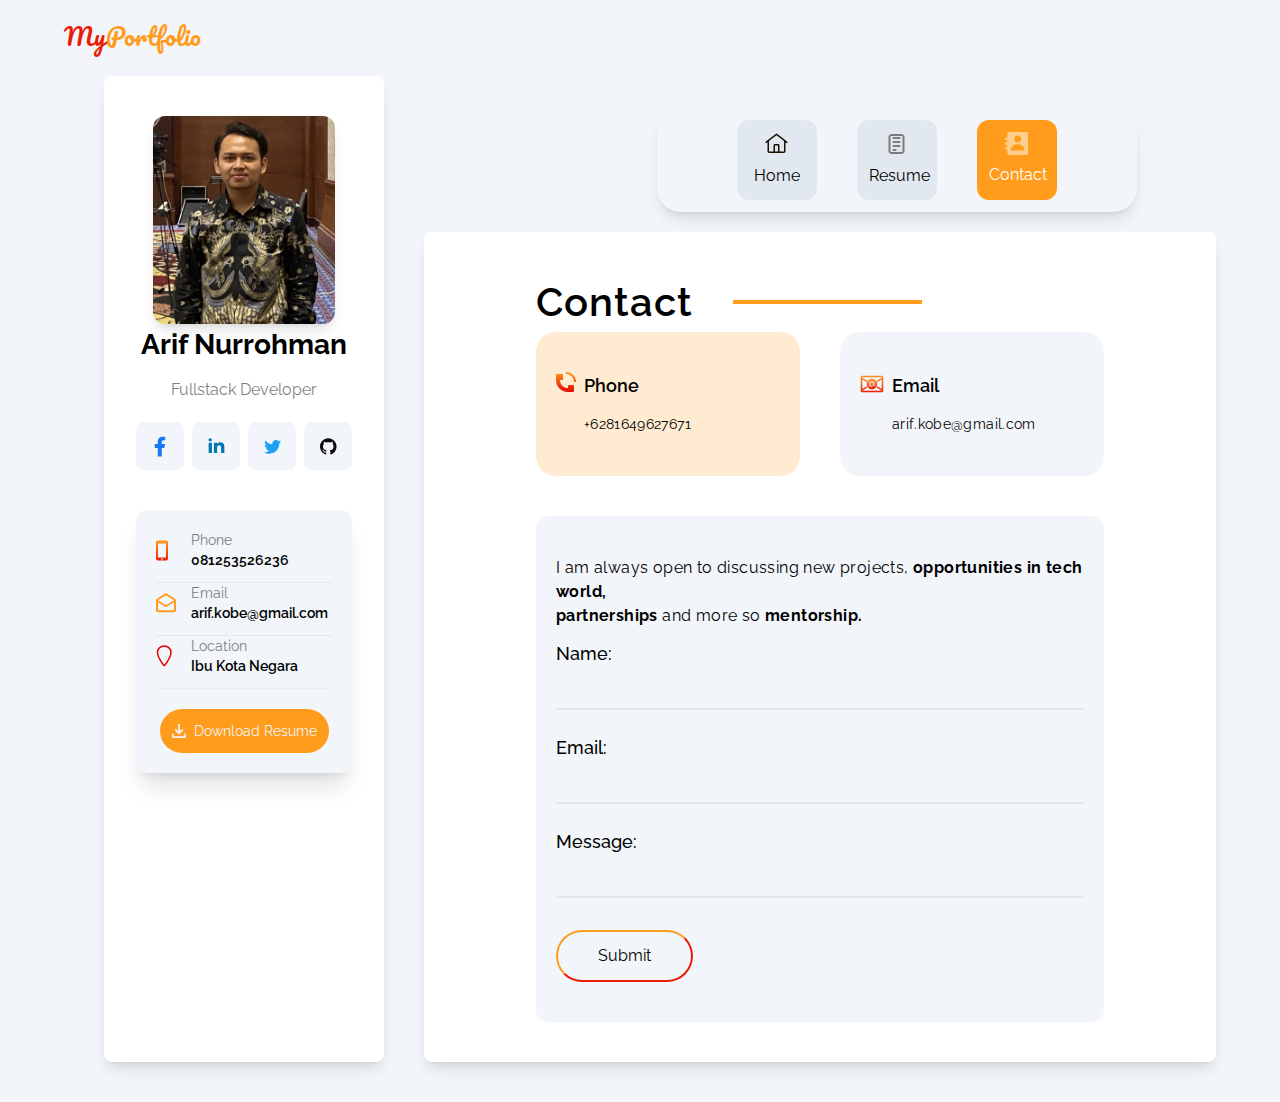
==== contact.html @ 04839e9e "first push" ====
<!DOCTYPE html>
<html lang="en">
  <head>
    <meta charset="UTF-8" />
    <meta name="viewport" content="width=device-width, initial-scale=1.0" />
    <title>Document</title>
    <link href="/src/output.css" rel="stylesheet" />
  </head>
  <body>
    <div class="container mx-auto w-[90%] ">
      <header>
        <div class="flex justify-center lg:justify-start  pt-5 pb-3" >
          <span class="text-2xl icon text-secondary">My<span class="text-primary">Portfolio</span></span>
        </div>
      </header>

      <main>
        <div
          class="flex lg:flex-row flex-col justify-between lg:space-x-10 mt-3"
        >
        <nav class="flex flex-nowrap justify-center lg:justify-end lg:me-[10%] mb-5 mt-8 lg:hidden">
          <div
          class="card-navbar "
        >
         <a href="index.html">
          <div
          class="navbar-icon bg-nav"
        >
          <svg
            xmlns="http://www.w3.org/2000/svg"
            width="25"
            height="24"
            viewBox="0 0 25 24"
            fill="none"
          >
            <path
              d="M12.959 1.6601C12.8259 1.55635 12.662 1.5 12.4932 1.5C12.3245 1.5 12.1606 1.55635 12.0275 1.6601L1.25 10.0639L2.18225 11.2429L3.5 10.2154V19.4996C3.50079 19.8972 3.65908 20.2783 3.94022 20.5594C4.22135 20.8405 4.60242 20.9988 5 20.9996H20C20.3976 20.9988 20.7787 20.8405 21.0598 20.5594C21.3409 20.2783 21.4992 19.8972 21.5 19.4996V10.2221L22.8177 11.2496L23.75 10.0706L12.959 1.6601ZM14 19.4996H11V13.4996H14V19.4996ZM15.5 19.4996V13.4996C15.4996 13.1019 15.3414 12.7206 15.0602 12.4394C14.779 12.1582 14.3977 12 14 11.9996H11C10.6023 12 10.221 12.1582 9.93978 12.4394C9.65856 12.7206 9.5004 13.1019 9.5 13.4996V19.4996H5V9.0461L12.5 3.2036L20 9.0536V19.4996H15.5Z"
              fill="#1A1003"
              fill-opacity="1"
            />
          </svg>
          <p>Home</p>
        </div>
         </a>
         <a href="resume.html">
          <div class="navbar-icon bg-nav ">
            <svg width="25" height="24" viewBox="0 0 25 24" fill="none" xmlns="http://www.w3.org/2000/svg">
              <path d="M7.5 2H17.5C18.2956 2 19.0587 2.31607 19.6213 2.87868C20.1839 3.44129 20.5 4.20435 20.5 5V19C20.5 19.7956 20.1839 20.5587 19.6213 21.1213C19.0587 21.6839 18.2956 22 17.5 22H7.5C6.70435 22 5.94129 21.6839 5.37868 21.1213C4.81607 20.5587 4.5 19.7956 4.5 19V5C4.5 4.20435 4.81607 3.44129 5.37868 2.87868C5.94129 2.31607 6.70435 2 7.5 2ZM7.5 4C7.23478 4 6.98043 4.10536 6.79289 4.29289C6.60536 4.48043 6.5 4.73478 6.5 5V19C6.5 19.2652 6.60536 19.5196 6.79289 19.7071C6.98043 19.8946 7.23478 20 7.5 20H17.5C17.7652 20 18.0196 19.8946 18.2071 19.7071C18.3946 19.5196 18.5 19.2652 18.5 19V5C18.5 4.73478 18.3946 4.48043 18.2071 4.29289C18.0196 4.10536 17.7652 4 17.5 4H7.5ZM9.5 5H15.5C15.7652 5 16.0196 5.10536 16.2071 5.29289C16.3946 5.48043 16.5 5.73478 16.5 6C16.5 6.26522 16.3946 6.51957 16.2071 6.70711C16.0196 6.89464 15.7652 7 15.5 7H9.5C9.23478 7 8.98043 6.89464 8.79289 6.70711C8.60536 6.51957 8.5 6.26522 8.5 6C8.5 5.73478 8.60536 5.48043 8.79289 5.29289C8.98043 5.10536 9.23478 5 9.5 5ZM9.5 17H11.5C11.7652 17 12.0196 17.1054 12.2071 17.2929C12.3946 17.4804 12.5 17.7348 12.5 18C12.5 18.2652 12.3946 18.5196 12.2071 18.7071C12.0196 18.8946 11.7652 19 11.5 19H9.5C9.23478 19 8.98043 18.8946 8.79289 18.7071C8.60536 18.5196 8.5 18.2652 8.5 18C8.5 17.7348 8.60536 17.4804 8.79289 17.2929C8.98043 17.1054 9.23478 17 9.5 17ZM9.5 13H15.5C15.7652 13 16.0196 13.1054 16.2071 13.2929C16.3946 13.4804 16.5 13.7348 16.5 14C16.5 14.2652 16.3946 14.5196 16.2071 14.7071C16.0196 14.8946 15.7652 15 15.5 15H9.5C9.23478 15 8.98043 14.8946 8.79289 14.7071C8.60536 14.5196 8.5 14.2652 8.5 14C8.5 13.7348 8.60536 13.4804 8.79289 13.2929C8.98043 13.1054 9.23478 13 9.5 13ZM9.5 9H15.5C15.7652 9 16.0196 9.10536 16.2071 9.29289C16.3946 9.48043 16.5 9.73478 16.5 10C16.5 10.2652 16.3946 10.5196 16.2071 10.7071C16.0196 10.8946 15.7652 11 15.5 11H9.5C9.23478 11 8.98043 10.8946 8.79289 10.7071C8.60536 10.5196 8.5 10.2652 8.5 10C8.5 9.73478 8.60536 9.48043 8.79289 9.29289C8.98043 9.10536 9.23478 9 9.5 9Z" fill="#1A1003" fill-opacity="0.5"/>
              </svg>
              
            <p>Resume</p>
          </div>
         </a>
         <a href="contact.html">
          <div class="navbar-icon bg-nav navbar-icon-active">
            <svg width="25" height="23" viewBox="0 0 21 20" fill="#ffffff" xmlns="http://www.w3.org/2000/svg">
              <path d="M19.5 0H4.5C3.96957 0 3.46086 0.210714 3.08579 0.585786C2.71071 0.960859 2.5 1.46957 2.5 2V5H0.5V7H2.5V9H0.5V11H2.5V13H0.5V15H2.5V18C2.5 18.5304 2.71071 19.0391 3.08579 19.4142C3.46086 19.7893 3.96957 20 4.5 20H19.5C19.7652 20 20.0196 19.8946 20.2071 19.7071C20.3946 19.5196 20.5 19.2652 20.5 19V1C20.5 0.734784 20.3946 0.48043 20.2071 0.292893C20.0196 0.105357 19.7652 0 19.5 0ZM11.5 2.999C13.148 2.999 14.5 4.35 14.5 5.999C14.4971 6.79385 14.1801 7.55533 13.6182 8.11747C13.0562 8.67962 12.2948 8.99684 11.5 9C9.853 9 8.5 7.647 8.5 5.999C8.5 4.35 9.853 2.999 11.5 2.999ZM17.5 16H5.5V15.25C5.5 13.031 8.205 10.75 11.5 10.75C14.795 10.75 17.5 13.031 17.5 15.25V16Z" fill="#ffffff" fill-opacity="0.5"/>
              </svg>                      
            <p>Contact</p>
          </div>
         </a>
        </div>
        </nav>
          <section class="lg:basis-1/4">
            <div
              class="card-start"
            >
              <div class="card-img">
                <img
                  src="./src/assets/foto-profile.jpg"
                  class="img-costum"
                  alt=""
                />
              </div>
              <div class="text-center">
                <h3 class="text-[28px] font-bold">Arif Nurrohman</h3>
                <p class="text-base mt-3 opacity-50">Fullstack Developer</p>
              </div>
              <div class="social-media">
                <div
                  class="w-12 h-12 bg-background rounded-lg flex justify-center items-center"
                >
                  <svg
                    width="12"
                    height="21"
                    viewBox="0 0 12 21"
                    fill="none"
                    xmlns="http://www.w3.org/2000/svg"
                  >
                    <path
                      d="M7.75027 12.0825H10.2308L11.2231 8.11357H7.75027V6.12912C7.75027 5.10712 7.75027 4.14467 9.73472 4.14467H11.2231V0.810787C10.8996 0.768121 9.67816 0.671875 8.38827 0.671875C5.69438 0.671875 3.78137 2.31599 3.78137 5.33534V8.11357H0.804688V12.0825H3.78137V20.5164H7.75027V12.0825Z"
                      fill="#1877F2"
                    />
                  </svg>
                </div>
                <div
                  class="w-12 h-12 bg-background rounded-lg flex justify-center items-center"
                >
                  <svg
                    xmlns="http://www.w3.org/2000/svg"
                    width="17"
                    height="16"
                    viewBox="0 0 17 16"
                    fill="none"
                  >
                    <path
                      d="M3.88945 1.80688C3.88923 2.24547 3.71479 2.66601 3.40451 2.97599C3.09422 3.28596 2.67351 3.45998 2.23491 3.45976C1.79632 3.45954 1.37578 3.2851 1.06581 2.97482C0.755831 2.66453 0.581812 2.24382 0.582031 1.80523C0.582251 1.36664 0.756691 0.946095 1.06698 0.63612C1.37726 0.326144 1.79798 0.152125 2.23657 0.152344C2.67516 0.152563 3.0957 0.327003 3.40568 0.637289C3.71565 0.947575 3.88967 1.36829 3.88945 1.80688ZM3.93906 4.68434H0.631643V15.0366H3.93906V4.68434ZM9.16479 4.68434H5.8739V15.0366H9.13171V9.60412C9.13171 6.57783 13.0758 6.2967 13.0758 9.60412V15.0366H16.3419V8.4796C16.3419 3.3779 10.5043 3.56808 9.13171 6.07345L9.16479 4.68434Z"
                      fill="#0077B5"
                    />
                  </svg>
                </div>
                <div
                  class="w-12 h-12 bg-background rounded-lg flex justify-center items-center"
                >
                  <svg
                    xmlns="http://www.w3.org/2000/svg"
                    width="17"
                    height="15"
                    viewBox="0 0 17 15"
                    fill="none"
                  >
                    <path
                      d="M16.9874 2.60531C16.3564 2.88446 15.6873 3.06783 15.0021 3.14938C15.724 2.71705 16.2642 2.03705 16.5219 1.23604C15.8439 1.63954 15.1005 1.92233 14.3266 2.0753C13.8062 1.51848 13.1164 1.14919 12.3644 1.02485C11.6125 0.900507 10.8405 1.02808 10.1686 1.38773C9.49661 1.74738 8.96229 2.31896 8.64869 3.01361C8.33508 3.70825 8.25976 4.48705 8.43444 5.22892C7.05932 5.16012 5.71406 4.80287 4.48599 4.18036C3.25792 3.55785 2.17451 2.684 1.30612 1.61557C0.998769 2.14347 0.837256 2.74358 0.83812 3.35444C0.83812 4.55338 1.44917 5.61258 2.37607 6.23272C1.82705 6.21541 1.29012 6.06714 0.810007 5.80028V5.84245C0.809982 6.64108 1.0862 7.41515 1.59182 8.03334C2.09744 8.65154 2.80133 9.07582 3.5841 9.23421C3.07447 9.37247 2.54003 9.39283 2.02135 9.29374C2.24206 9.98118 2.67226 10.5824 3.25171 11.0131C3.83115 11.4438 4.53082 11.6825 5.2527 11.6958C4.53528 12.2592 3.71383 12.6757 2.83531 12.9215C1.9568 13.1672 1.03846 13.2373 0.132812 13.1279C1.71353 14.1444 3.5536 14.6841 5.43295 14.6824C11.7948 14.6824 15.2725 9.41281 15.2725 4.84278C15.2725 4.69395 15.2692 4.54346 15.2626 4.39545C15.9393 3.90625 16.5234 3.29951 16.9874 2.60531Z"
                      fill="#1DA1F2"
                    />
                  </svg>
                </div>
                <div
                  class="w-12 h-12 bg-background rounded-lg flex justify-center items-center"
                >
                  <svg
                    xmlns="http://www.w3.org/2000/svg"
                    width="17"
                    height="17"
                    viewBox="0 0 17 17"
                    fill="none"
                  >
                    <path
                      d="M8.27246 0.326172C3.70408 0.326172 0.00390761 4.02635 0.00390761 8.59472C0.00291203 10.3304 0.548473 12.0224 1.5632 13.4305C2.57793 14.8387 4.01029 15.8916 5.65711 16.4399C6.07054 16.5119 6.22599 16.2638 6.22599 16.0463C6.22599 15.8504 6.21524 15.1996 6.21524 14.5067C4.13818 14.8896 3.60073 14.0007 3.43536 13.5352C3.34192 13.297 2.93924 12.5636 2.58783 12.3668C2.29843 12.2122 1.885 11.8294 2.57708 11.8195C3.22864 11.8087 3.69333 12.4189 3.84878 12.667C4.59295 13.9172 5.78114 13.5658 6.25658 13.3491C6.32935 12.8117 6.54598 12.4503 6.78412 12.2436C4.94437 12.0369 3.02193 11.3233 3.02193 8.16062C3.02193 7.261 3.34192 6.51766 3.86945 5.93804C3.78677 5.73132 3.49737 4.8838 3.95214 3.74687C3.95214 3.74687 4.64422 3.53023 6.22599 4.59522C6.8991 4.4084 7.59457 4.31438 8.29313 4.31575C8.99596 4.31575 9.69878 4.40835 10.3603 4.5944C11.942 3.51949 12.6341 3.7477 12.6341 3.7477C13.0889 4.88462 12.7995 5.73215 12.7168 5.93886C13.2435 6.51766 13.5643 7.25108 13.5643 8.16062C13.5643 11.3341 11.632 12.0369 9.79139 12.2436C10.0915 12.5016 10.3503 12.9977 10.3503 13.7733C10.3503 14.8788 10.3396 15.7677 10.3396 16.0472C10.3396 16.2638 10.495 16.5218 10.9085 16.4391C12.5496 15.8848 13.9757 14.8298 14.9859 13.4227C15.9962 12.0155 16.5398 10.327 16.5402 8.59472C16.5402 4.02635 12.84 0.326172 8.27163 0.326172H8.27246Z"
                      fill="#0B0909"
                    />
                  </svg>
                </div>
              </div>
              <div class="contact">
                <div class="contact-item">
                  <div class="w-1/5">
                    <svg
                      xmlns="http://www.w3.org/2000/svg"
                      width="12"
                      height="21"
                      viewBox="0 0 12 21"
                      fill="none"
                    >
                      <path
                        d="M10 0.5H2C1.46957 0.5 0.960859 0.710714 0.585786 1.08579C0.210714 1.46086 0 1.96957 0 2.5V18.5C0 19.0304 0.210714 19.5391 0.585786 19.9142C0.960859 20.2893 1.46957 20.5 2 20.5H10C10.5304 20.5 11.0391 20.2893 11.4142 19.9142C11.7893 19.5391 12 19.0304 12 18.5V2.5C12 1.96957 11.7893 1.46086 11.4142 1.08579C11.0391 0.710714 10.5304 0.5 10 0.5ZM7 19.5H5V18.5H7V19.5ZM10 17.5H2V3.5H10V17.5Z"
                        fill="url(#paint0_linear_27_10)"
                      />
                      <defs>
                        <linearGradient
                          id="paint0_linear_27_10"
                          x1="6"
                          y1="0.5"
                          x2="6"
                          y2="20.5"
                          gradientUnits="userSpaceOnUse"
                        >
                          <stop stop-color="#FF9A1A" />
                          <stop offset="1" stop-color="#EC1C09" />
                        </linearGradient>
                      </defs>
                    </svg>
                  </div>
                  <div class="w-4/5">
                    <p class="opacity-50">Phone</p>
                    <p class="font-semibold">081253526236</p>
                  </div>
                </div>
                <hr />
                <div class="contact-item">
                  <div class="w-1/5">
                    <svg
                      xmlns="http://www.w3.org/2000/svg"
                      width="20"
                      height="20"
                      viewBox="0 0 20 20"
                      fill="none"
                    >
                      <path
                        d="M0.969999 5.65L10 0L19.03 5.65C19.61 6 20 6.63 20 7.36V17.36C20 18.46 19.1 19.36 18 19.36H2C0.9 19.36 0 18.46 0 17.36V7.36C0 6.63 0.389999 6 0.969999 5.65ZM2 17.36H18V9.36L10 14.36L2 9.36V17.36ZM10 12.36L18 7.36L10 2.36L2 7.36L10 12.36Z"
                        fill="#FF9C1B"
                      />
                    </svg>
                  </div>
                  <div class="w-4/5">
                    <p class="opacity-50">Email</p>
                    <p class="font-semibold">arif.kobe@gmail.com</p>
                  </div>
                </div>
                <hr />
                <div class="contact-item">
                  <div class="w-1/5">
                    <svg
                      xmlns="http://www.w3.org/2000/svg"
                      width="16"
                      height="22"
                      viewBox="0 0 16 22"
                      fill="none"
                    >
                      <path
                        d="M8.25 1C11.9766 1 15 3.87766 15 7.42188C15 11.5 10.5 17.9627 8.84766 20.1948C8.77907 20.2891 8.68917 20.3657 8.58531 20.4186C8.48144 20.4715 8.36655 20.499 8.25 20.499C8.13345 20.499 8.01856 20.4715 7.91469 20.4186C7.81083 20.3657 7.72093 20.2891 7.65234 20.1948C6 17.9636 1.5 11.5033 1.5 7.42188C1.5 3.87766 4.52344 1 8.25 1Z"
                        stroke="#E80505"
                        stroke-width="1.5"
                        stroke-linecap="round"
                        stroke-linejoin="round"
                      />
                    </svg>
                  </div>
                  <div class="w-4/5">
                    <p class="opacity-50">Location</p>
                    <p class="font-semibold">Ibu Kota Negara</p>
                  </div>
                </div>
                <hr class="opacity-70" />

                <a href="/src/assets/resume.pdf" class="flex justify-center">
                  <div class="flex flex-nowrap justify-center bg-primary lg:p-3 p-2 rounded-full mt-5 md:w-auto w-auto items-center">
                    <img src="./src/assets/unduh.png" class="w-3.5 ms-auto h-3.5 me-2" alt="">
                    <h3 class="text-start me-auto lg:mx-auto text-background text-sm">
                      Download Resume
                    </h3>
                  </div>
                </a>
              </div>
            </div>
          </section>
          <section class="lg:basis-3/4 mt-5 lg:mt-0">
            
              <nav class="navbar">
                <div
                  class="card-navbar "
                >
                 <a href="index.html">
                  <div
                  class="navbar-icon bg-nav"
                >
                  <svg
                    xmlns="http://www.w3.org/2000/svg"
                    width="25"
                    height="24"
                    viewBox="0 0 25 24"
                    fill="none"
                  >
                    <path
                      d="M12.959 1.6601C12.8259 1.55635 12.662 1.5 12.4932 1.5C12.3245 1.5 12.1606 1.55635 12.0275 1.6601L1.25 10.0639L2.18225 11.2429L3.5 10.2154V19.4996C3.50079 19.8972 3.65908 20.2783 3.94022 20.5594C4.22135 20.8405 4.60242 20.9988 5 20.9996H20C20.3976 20.9988 20.7787 20.8405 21.0598 20.5594C21.3409 20.2783 21.4992 19.8972 21.5 19.4996V10.2221L22.8177 11.2496L23.75 10.0706L12.959 1.6601ZM14 19.4996H11V13.4996H14V19.4996ZM15.5 19.4996V13.4996C15.4996 13.1019 15.3414 12.7206 15.0602 12.4394C14.779 12.1582 14.3977 12 14 11.9996H11C10.6023 12 10.221 12.1582 9.93978 12.4394C9.65856 12.7206 9.5004 13.1019 9.5 13.4996V19.4996H5V9.0461L12.5 3.2036L20 9.0536V19.4996H15.5Z"
                      fill="#1A1003"
                      fill-opacity="1"
                    />
                  </svg>
                  <p>Home</p>
                </div>
                 </a>
                 <a href="resume.html">
                  <div class="navbar-icon bg-nav ">
                    <svg width="25" height="24" viewBox="0 0 25 24" fill="none" xmlns="http://www.w3.org/2000/svg">
                      <path d="M7.5 2H17.5C18.2956 2 19.0587 2.31607 19.6213 2.87868C20.1839 3.44129 20.5 4.20435 20.5 5V19C20.5 19.7956 20.1839 20.5587 19.6213 21.1213C19.0587 21.6839 18.2956 22 17.5 22H7.5C6.70435 22 5.94129 21.6839 5.37868 21.1213C4.81607 20.5587 4.5 19.7956 4.5 19V5C4.5 4.20435 4.81607 3.44129 5.37868 2.87868C5.94129 2.31607 6.70435 2 7.5 2ZM7.5 4C7.23478 4 6.98043 4.10536 6.79289 4.29289C6.60536 4.48043 6.5 4.73478 6.5 5V19C6.5 19.2652 6.60536 19.5196 6.79289 19.7071C6.98043 19.8946 7.23478 20 7.5 20H17.5C17.7652 20 18.0196 19.8946 18.2071 19.7071C18.3946 19.5196 18.5 19.2652 18.5 19V5C18.5 4.73478 18.3946 4.48043 18.2071 4.29289C18.0196 4.10536 17.7652 4 17.5 4H7.5ZM9.5 5H15.5C15.7652 5 16.0196 5.10536 16.2071 5.29289C16.3946 5.48043 16.5 5.73478 16.5 6C16.5 6.26522 16.3946 6.51957 16.2071 6.70711C16.0196 6.89464 15.7652 7 15.5 7H9.5C9.23478 7 8.98043 6.89464 8.79289 6.70711C8.60536 6.51957 8.5 6.26522 8.5 6C8.5 5.73478 8.60536 5.48043 8.79289 5.29289C8.98043 5.10536 9.23478 5 9.5 5ZM9.5 17H11.5C11.7652 17 12.0196 17.1054 12.2071 17.2929C12.3946 17.4804 12.5 17.7348 12.5 18C12.5 18.2652 12.3946 18.5196 12.2071 18.7071C12.0196 18.8946 11.7652 19 11.5 19H9.5C9.23478 19 8.98043 18.8946 8.79289 18.7071C8.60536 18.5196 8.5 18.2652 8.5 18C8.5 17.7348 8.60536 17.4804 8.79289 17.2929C8.98043 17.1054 9.23478 17 9.5 17ZM9.5 13H15.5C15.7652 13 16.0196 13.1054 16.2071 13.2929C16.3946 13.4804 16.5 13.7348 16.5 14C16.5 14.2652 16.3946 14.5196 16.2071 14.7071C16.0196 14.8946 15.7652 15 15.5 15H9.5C9.23478 15 8.98043 14.8946 8.79289 14.7071C8.60536 14.5196 8.5 14.2652 8.5 14C8.5 13.7348 8.60536 13.4804 8.79289 13.2929C8.98043 13.1054 9.23478 13 9.5 13ZM9.5 9H15.5C15.7652 9 16.0196 9.10536 16.2071 9.29289C16.3946 9.48043 16.5 9.73478 16.5 10C16.5 10.2652 16.3946 10.5196 16.2071 10.7071C16.0196 10.8946 15.7652 11 15.5 11H9.5C9.23478 11 8.98043 10.8946 8.79289 10.7071C8.60536 10.5196 8.5 10.2652 8.5 10C8.5 9.73478 8.60536 9.48043 8.79289 9.29289C8.98043 9.10536 9.23478 9 9.5 9Z" fill="#1A1003" fill-opacity="0.5"/>
                      </svg>
                      
                    <p>Resume</p>
                  </div>
                 </a>
                 <a href="contact.html">
                  <div class="navbar-icon bg-nav navbar-icon-active">
                    <svg width="25" height="23" viewBox="0 0 21 20" fill="#ffffff" xmlns="http://www.w3.org/2000/svg">
                      <path d="M19.5 0H4.5C3.96957 0 3.46086 0.210714 3.08579 0.585786C2.71071 0.960859 2.5 1.46957 2.5 2V5H0.5V7H2.5V9H0.5V11H2.5V13H0.5V15H2.5V18C2.5 18.5304 2.71071 19.0391 3.08579 19.4142C3.46086 19.7893 3.96957 20 4.5 20H19.5C19.7652 20 20.0196 19.8946 20.2071 19.7071C20.3946 19.5196 20.5 19.2652 20.5 19V1C20.5 0.734784 20.3946 0.48043 20.2071 0.292893C20.0196 0.105357 19.7652 0 19.5 0ZM11.5 2.999C13.148 2.999 14.5 4.35 14.5 5.999C14.4971 6.79385 14.1801 7.55533 13.6182 8.11747C13.0562 8.67962 12.2948 8.99684 11.5 9C9.853 9 8.5 7.647 8.5 5.999C8.5 4.35 9.853 2.999 11.5 2.999ZM17.5 16H5.5V15.25C5.5 13.031 8.205 10.75 11.5 10.75C14.795 10.75 17.5 13.031 17.5 15.25V16Z" fill="#ffffff" fill-opacity="0.5"/>
                      </svg>                      
                    <p>Contact</p>
                  </div>
                 </a>
                </div>
              </nav>
            <div
              class="card-end">
            <div>
                <div class="flex flex-row  items-center justify-start lg:space-x-5" >
                   <div class="basis-auto">
                    <h1 class="text-[40px] me-5 font-semibold tracking-wide">Contact</h1>
                   </div>
                    <div class="lg:basis-1/3  ">
                        <hr class="border-2  border-primary ">
                    </div>
                </div>
            </div>
            <section class="flex flex-wrap justify-between ">
              <div class="w-full lg:w-1/2 lg:pe-5">
                <div class="card-content  bg-content py-10 text-start items-center me-auto">
                  <div class="flex flex-nowrap space-x-2">
                    <div class="">
                      <svg xmlns="http://www.w3.org/2000/svg" width="20" height="20" viewBox="0 0 20 20" fill="none">
                        <path d="M20 10C19.9995 7.348 18.9457 4.80477 17.0705 2.92952C15.1952 1.05427 12.652 0.000530241 10 0V2C11.5821 2.00036 13.1286 2.46964 14.4441 3.34854C15.7596 4.22744 16.7851 5.47653 17.391 6.938C17.7931 7.90877 18.0001 8.94924 18 10H20ZM0 8V3C0 2.73478 0.105357 2.48043 0.292893 2.29289C0.48043 2.10536 0.734784 2 1 2H6C6.26522 2 6.51957 2.10536 6.70711 2.29289C6.89464 2.48043 7 2.73478 7 3V7C7 7.26522 6.89464 7.51957 6.70711 7.70711C6.51957 7.89464 6.26522 8 6 8H4C4 10.1217 4.84285 12.1566 6.34315 13.6569C7.84344 15.1571 9.87827 16 12 16V14C12 13.7348 12.1054 13.4804 12.2929 13.2929C12.4804 13.1054 12.7348 13 13 13H17C17.2652 13 17.5196 13.1054 17.7071 13.2929C17.8946 13.4804 18 13.7348 18 14V19C18 19.2652 17.8946 19.5196 17.7071 19.7071C17.5196 19.8946 17.2652 20 17 20H12C5.373 20 0 14.627 0 8Z" fill="url(#paint0_linear_108_562)"/>
                        <defs>
                          <linearGradient id="paint0_linear_108_562" x1="10" y1="0" x2="10" y2="20" gradientUnits="userSpaceOnUse">
                            <stop stop-color="#FF9A1A"/>
                            <stop offset="1" stop-color="#E80505"/>
                          </linearGradient>
                        </defs>
                      </svg>
                    </div>
                    <div class="text-start">
                      <h1 class="items-start font-semibold text-lg mb-3">Phone</h1>
                      <p class="">+6281649627671</p>
                      <h1></h1>
                    </div>
                  </div>
                </div>
              </div>
              <div class="w-full lg:w-1/2 lg:ps-5 lg:pt-0 pt-5">
                <div class="card-content  bg-background py-10 text-start items-center me-auto">
                  <div class="flex flex-nowrap space-x-2">
                    <div class="">
                      <svg xmlns="http://www.w3.org/2000/svg" width="24" height="24" viewBox="0 0 24 24" fill="none">
                        <path d="M11.7078 13.0953C11.0478 13.0953 10.5078 12.5553 10.5078 11.8953C10.5078 11.2353 11.0478 10.6953 11.7078 10.6953C12.3678 10.6953 12.9078 11.2353 12.9078 11.8953C12.9078 12.5553 12.3678 13.0953 11.7078 13.0953Z" fill="url(#paint0_linear_108_564)"/>
                        <path d="M12 17.25C13.3924 17.25 14.7277 16.6969 15.7123 15.7123C16.6969 14.7277 17.25 13.3924 17.25 12C17.25 10.6076 16.6969 9.27226 15.7123 8.28769C14.7277 7.30312 13.3924 6.75 12 6.75C10.6076 6.75 9.27226 7.30312 8.28769 8.28769C7.30312 9.27226 6.75 10.6076 6.75 12C6.75 13.3924 7.30312 14.7277 8.28769 15.7123C9.27226 16.6969 10.6076 17.25 12 17.25ZM12 8.625C13.8375 8.6475 15.33 10.185 15.33 12.0375V12.645C15.33 13.3125 14.7825 13.86 14.115 13.86C13.6575 13.86 13.26 13.605 13.05 13.23C12.705 13.575 12.225 13.7925 11.7 13.7925C10.65 13.7925 9.795 12.9375 9.795 11.8875C9.795 10.8375 10.65 9.9825 11.7 9.9825C12.1575 9.9825 12.57 10.1475 12.9 10.41V10.3425C12.9 10.1475 13.0725 9.99 13.2675 9.99C13.4625 9.99 13.62 10.1475 13.62 10.3425V12.6525C13.62 12.7858 13.6729 12.9136 13.7672 13.0078C13.8614 13.1021 13.9892 13.155 14.1225 13.155C14.2558 13.155 14.3836 13.1021 14.4778 13.0078C14.5721 12.9136 14.625 12.7858 14.625 12.6525V12.045C14.625 10.5675 13.44 9.3525 11.9925 9.33C11.2725 9.33 10.59 9.6 10.08 10.1025C9.57 10.605 9.285 11.28 9.285 12C9.285 13.47 10.485 14.67 11.955 14.67C12.0485 14.67 12.1381 14.7071 12.2043 14.7732C12.2704 14.8394 12.3075 14.929 12.3075 15.0225C12.3075 15.116 12.2704 15.2056 12.2043 15.2718C12.1381 15.3379 12.0485 15.375 11.955 15.375C10.095 15.375 8.58 13.86 8.58 12C8.58 11.0925 8.9325 10.2375 9.585 9.6C10.23 8.955 11.0925 8.61 12 8.625Z" fill="url(#paint1_linear_108_564)"/>
                        <path d="M0.750002 5.2575C0.750002 4.4235 1.4235 3.75 2.2575 3.75H21.75C22.5818 3.75 23.25 4.428 23.25 5.2575V18.75C23.25 19.5817 22.572 20.25 21.7425 20.25H2.2575C2.05945 20.2503 1.86329 20.2115 1.68026 20.1359C1.49722 20.0602 1.33092 19.9492 1.19088 19.8091C1.05083 19.6691 0.939804 19.5028 0.86415 19.3197C0.788496 19.1367 0.749705 18.9406 0.750002 18.7425V5.2575ZM2.25 5.25375V5.6265L7.0125 8.661C6.73101 9.07989 6.5037 9.53274 6.336 10.0087L2.25 7.40475V17.01L6.465 14.3243C6.65955 14.7872 6.91153 15.2239 7.215 15.624L2.31 18.75H21.7013L16.7835 15.6202C17.0871 15.2197 17.3391 14.7825 17.5335 14.319L21.75 17.0033V7.41L17.661 10.0125C17.4938 9.53632 17.267 9.08322 16.986 8.664L21.75 5.63325V5.25225L21.747 5.25H2.25375L2.2515 5.2515L2.25075 5.253L2.25 5.25375Z" fill="url(#paint2_linear_108_564)"/>
                        <defs>
                          <linearGradient id="paint0_linear_108_564" x1="11.7078" y1="10.6953" x2="11.7078" y2="13.0953" gradientUnits="userSpaceOnUse">
                            <stop stop-color="#FF961A"/>
                            <stop offset="1" stop-color="#EC1908"/>
                          </linearGradient>
                          <linearGradient id="paint1_linear_108_564" x1="12" y1="6.75" x2="12" y2="17.25" gradientUnits="userSpaceOnUse">
                            <stop stop-color="#FF961A"/>
                            <stop offset="1" stop-color="#EC1908"/>
                          </linearGradient>
                          <linearGradient id="paint2_linear_108_564" x1="12" y1="3.75" x2="12" y2="20.25" gradientUnits="userSpaceOnUse">
                            <stop stop-color="#FF961A"/>
                            <stop offset="1" stop-color="#EC1908"/>
                          </linearGradient>
                        </defs>
                      </svg>
                    </div>
                    <div class="text-start">
                      <h1 class="items-start font-semibold text-lg mb-3">Email</h1>
                      <p class="">arif.kobe@gmail.com</p>
                      <h1></h1>
                    </div>
                  </div>
                </div>
              </div>
            </section>
           <section class="w-full bg-background mt-10 px-5 py-10 rounded-xl">
            <span class="tracking-wide">I am always open to discussing new projects, <span class="font-bold">opportunities in tech world, <br>
              partnerships </span> and more so <span class="font-bold">mentorship.</span> </span>
              <form action="">
                <div class="py-3">
                  <label for="" class="font-medium text-lg block">Name:</label>
                  <input type="text" class="border-b-2 bg-transparent w-full p-2">
                </div>
                <div class="py-3">
                  <label for="" class="font-medium text-lg block">Email:</label>
                  <input type="text" class="border-b-2 bg-transparent w-full p-2">
                </div>
                <div class="py-3">
                  <label for="" class="font-medium text-lg block">Message:</label>
                  <input type="text" class="border-b-2 bg-transparent w-full p-2">
                </div>
                <button class="py-3 px-10 border-2 rounded-full border-t-primary border-b-secondary border-l-primary border-r-secondary mt-5">
                  Submit
                </button>
              </form>
           </section>
           
        </div>
          </section>
        </div>
      </main>
    </div>
  </body>
</html>
---- src/output.css ----
@import url('https://fonts.googleapis.com/css2?family=Poppins:ital,wght@0,300;0,400;0,500;0,600;1,300&display=swap');

@import url('https://fonts.googleapis.com/css2?family=Raleway:ital,wght@0,200;0,300;0,400;0,500;0,600;0,700;0,800;1,400;1,500;1,600&display=swap');

@import url('https://fonts.googleapis.com/css2?family=Pacifico&display=swap');

/*
! tailwindcss v3.3.3 | MIT License | https://tailwindcss.com
*/

/*
1. Prevent padding and border from affecting element width. (https://github.com/mozdevs/cssremedy/issues/4)
2. Allow adding a border to an element by just adding a border-width. (https://github.com/tailwindcss/tailwindcss/pull/116)
*/

*,
::before,
::after {
  box-sizing: border-box;
  /* 1 */
  border-width: 0;
  /* 2 */
  border-style: solid;
  /* 2 */
  border-color: #e5e7eb;
  /* 2 */
}

::before,
::after {
  --tw-content: '';
}

/*
1. Use a consistent sensible line-height in all browsers.
2. Prevent adjustments of font size after orientation changes in iOS.
3. Use a more readable tab size.
4. Use the user's configured `sans` font-family by default.
5. Use the user's configured `sans` font-feature-settings by default.
6. Use the user's configured `sans` font-variation-settings by default.
*/

html {
  line-height: 1.5;
  /* 1 */
  -webkit-text-size-adjust: 100%;
  /* 2 */
  -moz-tab-size: 4;
  /* 3 */
  -o-tab-size: 4;
     tab-size: 4;
  /* 3 */
  font-family: ui-sans-serif, system-ui, -apple-system, BlinkMacSystemFont, "Segoe UI", Roboto, "Helvetica Neue", Arial, "Noto Sans", sans-serif, "Apple Color Emoji", "Segoe UI Emoji", "Segoe UI Symbol", "Noto Color Emoji";
  /* 4 */
  font-feature-settings: normal;
  /* 5 */
  font-variation-settings: normal;
  /* 6 */
}

/*
1. Remove the margin in all browsers.
2. Inherit line-height from `html` so users can set them as a class directly on the `html` element.
*/

body {
  margin: 0;
  /* 1 */
  line-height: inherit;
  /* 2 */
}

/*
1. Add the correct height in Firefox.
2. Correct the inheritance of border color in Firefox. (https://bugzilla.mozilla.org/show_bug.cgi?id=190655)
3. Ensure horizontal rules are visible by default.
*/

hr {
  height: 0;
  /* 1 */
  color: inherit;
  /* 2 */
  border-top-width: 1px;
  /* 3 */
}

/*
Add the correct text decoration in Chrome, Edge, and Safari.
*/

abbr:where([title]) {
  -webkit-text-decoration: underline dotted;
          text-decoration: underline dotted;
}

/*
Remove the default font size and weight for headings.
*/

h1,
h2,
h3,
h4,
h5,
h6 {
  font-size: inherit;
  font-weight: inherit;
}

/*
Reset links to optimize for opt-in styling instead of opt-out.
*/

a {
  color: inherit;
  text-decoration: inherit;
}

/*
Add the correct font weight in Edge and Safari.
*/

b,
strong {
  font-weight: bolder;
}

/*
1. Use the user's configured `mono` font family by default.
2. Correct the odd `em` font sizing in all browsers.
*/

code,
kbd,
samp,
pre {
  font-family: ui-monospace, SFMono-Regular, Menlo, Monaco, Consolas, "Liberation Mono", "Courier New", monospace;
  /* 1 */
  font-size: 1em;
  /* 2 */
}

/*
Add the correct font size in all browsers.
*/

small {
  font-size: 80%;
}

/*
Prevent `sub` and `sup` elements from affecting the line height in all browsers.
*/

sub,
sup {
  font-size: 75%;
  line-height: 0;
  position: relative;
  vertical-align: baseline;
}

sub {
  bottom: -0.25em;
}

sup {
  top: -0.5em;
}

/*
1. Remove text indentation from table contents in Chrome and Safari. (https://bugs.chromium.org/p/chromium/issues/detail?id=999088, https://bugs.webkit.org/show_bug.cgi?id=201297)
2. Correct table border color inheritance in all Chrome and Safari. (https://bugs.chromium.org/p/chromium/issues/detail?id=935729, https://bugs.webkit.org/show_bug.cgi?id=195016)
3. Remove gaps between table borders by default.
*/

table {
  text-indent: 0;
  /* 1 */
  border-color: inherit;
  /* 2 */
  border-collapse: collapse;
  /* 3 */
}

/*
1. Change the font styles in all browsers.
2. Remove the margin in Firefox and Safari.
3. Remove default padding in all browsers.
*/

button,
input,
optgroup,
select,
textarea {
  font-family: inherit;
  /* 1 */
  font-feature-settings: inherit;
  /* 1 */
  font-variation-settings: inherit;
  /* 1 */
  font-size: 100%;
  /* 1 */
  font-weight: inherit;
  /* 1 */
  line-height: inherit;
  /* 1 */
  color: inherit;
  /* 1 */
  margin: 0;
  /* 2 */
  padding: 0;
  /* 3 */
}

/*
Remove the inheritance of text transform in Edge and Firefox.
*/

button,
select {
  text-transform: none;
}

/*
1. Correct the inability to style clickable types in iOS and Safari.
2. Remove default button styles.
*/

button,
[type='button'],
[type='reset'],
[type='submit'] {
  -webkit-appearance: button;
  /* 1 */
  background-color: transparent;
  /* 2 */
  background-image: none;
  /* 2 */
}

/*
Use the modern Firefox focus style for all focusable elements.
*/

:-moz-focusring {
  outline: auto;
}

/*
Remove the additional `:invalid` styles in Firefox. (https://github.com/mozilla/gecko-dev/blob/2f9eacd9d3d995c937b4251a5557d95d494c9be1/layout/style/res/forms.css#L728-L737)
*/

:-moz-ui-invalid {
  box-shadow: none;
}

/*
Add the correct vertical alignment in Chrome and Firefox.
*/

progress {
  vertical-align: baseline;
}

/*
Correct the cursor style of increment and decrement buttons in Safari.
*/

::-webkit-inner-spin-button,
::-webkit-outer-spin-button {
  height: auto;
}

/*
1. Correct the odd appearance in Chrome and Safari.
2. Correct the outline style in Safari.
*/

[type='search'] {
  -webkit-appearance: textfield;
  /* 1 */
  outline-offset: -2px;
  /* 2 */
}

/*
Remove the inner padding in Chrome and Safari on macOS.
*/

::-webkit-search-decoration {
  -webkit-appearance: none;
}

/*
1. Correct the inability to style clickable types in iOS and Safari.
2. Change font properties to `inherit` in Safari.
*/

::-webkit-file-upload-button {
  -webkit-appearance: button;
  /* 1 */
  font: inherit;
  /* 2 */
}

/*
Add the correct display in Chrome and Safari.
*/

summary {
  display: list-item;
}

/*
Removes the default spacing and border for appropriate elements.
*/

blockquote,
dl,
dd,
h1,
h2,
h3,
h4,
h5,
h6,
hr,
figure,
p,
pre {
  margin: 0;
}

fieldset {
  margin: 0;
  padding: 0;
}

legend {
  padding: 0;
}

ol,
ul,
menu {
  list-style: none;
  margin: 0;
  padding: 0;
}

/*
Reset default styling for dialogs.
*/

dialog {
  padding: 0;
}

/*
Prevent resizing textareas horizontally by default.
*/

textarea {
  resize: vertical;
}

/*
1. Reset the default placeholder opacity in Firefox. (https://github.com/tailwindlabs/tailwindcss/issues/3300)
2. Set the default placeholder color to the user's configured gray 400 color.
*/

input::-moz-placeholder, textarea::-moz-placeholder {
  opacity: 1;
  /* 1 */
  color: #9ca3af;
  /* 2 */
}

input::placeholder,
textarea::placeholder {
  opacity: 1;
  /* 1 */
  color: #9ca3af;
  /* 2 */
}

/*
Set the default cursor for buttons.
*/

button,
[role="button"] {
  cursor: pointer;
}

/*
Make sure disabled buttons don't get the pointer cursor.
*/

:disabled {
  cursor: default;
}

/*
1. Make replaced elements `display: block` by default. (https://github.com/mozdevs/cssremedy/issues/14)
2. Add `vertical-align: middle` to align replaced elements more sensibly by default. (https://github.com/jensimmons/cssremedy/issues/14#issuecomment-634934210)
   This can trigger a poorly considered lint error in some tools but is included by design.
*/

img,
svg,
video,
canvas,
audio,
iframe,
embed,
object {
  display: block;
  /* 1 */
  vertical-align: middle;
  /* 2 */
}

/*
Constrain images and videos to the parent width and preserve their intrinsic aspect ratio. (https://github.com/mozdevs/cssremedy/issues/14)
*/

img,
video {
  max-width: 100%;
  height: auto;
}

/* Make elements with the HTML hidden attribute stay hidden by default */

[hidden] {
  display: none;
}

*, ::before, ::after{
  --tw-border-spacing-x: 0;
  --tw-border-spacing-y: 0;
  --tw-translate-x: 0;
  --tw-translate-y: 0;
  --tw-rotate: 0;
  --tw-skew-x: 0;
  --tw-skew-y: 0;
  --tw-scale-x: 1;
  --tw-scale-y: 1;
  --tw-pan-x:  ;
  --tw-pan-y:  ;
  --tw-pinch-zoom:  ;
  --tw-scroll-snap-strictness: proximity;
  --tw-gradient-from-position:  ;
  --tw-gradient-via-position:  ;
  --tw-gradient-to-position:  ;
  --tw-ordinal:  ;
  --tw-slashed-zero:  ;
  --tw-numeric-figure:  ;
  --tw-numeric-spacing:  ;
  --tw-numeric-fraction:  ;
  --tw-ring-inset:  ;
  --tw-ring-offset-width: 0px;
  --tw-ring-offset-color: #fff;
  --tw-ring-color: rgb(59 130 246 / 0.5);
  --tw-ring-offset-shadow: 0 0 #0000;
  --tw-ring-shadow: 0 0 #0000;
  --tw-shadow: 0 0 #0000;
  --tw-shadow-colored: 0 0 #0000;
  --tw-blur:  ;
  --tw-brightness:  ;
  --tw-contrast:  ;
  --tw-grayscale:  ;
  --tw-hue-rotate:  ;
  --tw-invert:  ;
  --tw-saturate:  ;
  --tw-sepia:  ;
  --tw-drop-shadow:  ;
  --tw-backdrop-blur:  ;
  --tw-backdrop-brightness:  ;
  --tw-backdrop-contrast:  ;
  --tw-backdrop-grayscale:  ;
  --tw-backdrop-hue-rotate:  ;
  --tw-backdrop-invert:  ;
  --tw-backdrop-opacity:  ;
  --tw-backdrop-saturate:  ;
  --tw-backdrop-sepia:  ;
}

::backdrop{
  --tw-border-spacing-x: 0;
  --tw-border-spacing-y: 0;
  --tw-translate-x: 0;
  --tw-translate-y: 0;
  --tw-rotate: 0;
  --tw-skew-x: 0;
  --tw-skew-y: 0;
  --tw-scale-x: 1;
  --tw-scale-y: 1;
  --tw-pan-x:  ;
  --tw-pan-y:  ;
  --tw-pinch-zoom:  ;
  --tw-scroll-snap-strictness: proximity;
  --tw-gradient-from-position:  ;
  --tw-gradient-via-position:  ;
  --tw-gradient-to-position:  ;
  --tw-ordinal:  ;
  --tw-slashed-zero:  ;
  --tw-numeric-figure:  ;
  --tw-numeric-spacing:  ;
  --tw-numeric-fraction:  ;
  --tw-ring-inset:  ;
  --tw-ring-offset-width: 0px;
  --tw-ring-offset-color: #fff;
  --tw-ring-color: rgb(59 130 246 / 0.5);
  --tw-ring-offset-shadow: 0 0 #0000;
  --tw-ring-shadow: 0 0 #0000;
  --tw-shadow: 0 0 #0000;
  --tw-shadow-colored: 0 0 #0000;
  --tw-blur:  ;
  --tw-brightness:  ;
  --tw-contrast:  ;
  --tw-grayscale:  ;
  --tw-hue-rotate:  ;
  --tw-invert:  ;
  --tw-saturate:  ;
  --tw-sepia:  ;
  --tw-drop-shadow:  ;
  --tw-backdrop-blur:  ;
  --tw-backdrop-brightness:  ;
  --tw-backdrop-contrast:  ;
  --tw-backdrop-grayscale:  ;
  --tw-backdrop-hue-rotate:  ;
  --tw-backdrop-invert:  ;
  --tw-backdrop-opacity:  ;
  --tw-backdrop-saturate:  ;
  --tw-backdrop-sepia:  ;
}

.container{
  width: 100%;
}

@media (min-width: 640px){
  .container{
    max-width: 640px;
  }
}

@media (min-width: 768px){
  .container{
    max-width: 768px;
  }
}

@media (min-width: 1024px){
  .container{
    max-width: 1024px;
  }
}

@media (min-width: 1280px){
  .container{
    max-width: 1280px;
  }
}

@media (min-width: 1536px){
  .container{
    max-width: 1536px;
  }
}

.mx-auto{
  margin-left: auto;
  margin-right: auto;
}

.my-5{
  margin-top: 1.25rem;
  margin-bottom: 1.25rem;
}

.mb-3{
  margin-bottom: 0.75rem;
}

.mb-4{
  margin-bottom: 1rem;
}

.me-2{
  -webkit-margin-end: 0.5rem;
          margin-inline-end: 0.5rem;
}

.me-5{
  -webkit-margin-end: 1.25rem;
          margin-inline-end: 1.25rem;
}

.me-auto{
  -webkit-margin-end: auto;
          margin-inline-end: auto;
}

.ms-auto{
  -webkit-margin-start: auto;
          margin-inline-start: auto;
}

.mt-10{
  margin-top: 2.5rem;
}

.mt-3{
  margin-top: 0.75rem;
}

.mt-5{
  margin-top: 1.25rem;
}

.mb-5{
  margin-bottom: 1.25rem;
}

.mt-8{
  margin-top: 2rem;
}

.block{
  display: block;
}

.flex{
  display: flex;
}

.hidden{
  display: none;
}

.h-12{
  height: 3rem;
}

.h-3{
  height: 0.75rem;
}

.h-3\.5{
  height: 0.875rem;
}

.w-1\/5{
  width: 20%;
}

.w-12{
  width: 3rem;
}

.w-3{
  width: 0.75rem;
}

.w-3\.5{
  width: 0.875rem;
}

.w-4\/5{
  width: 80%;
}

.w-\[90\%\]{
  width: 90%;
}

.w-auto{
  width: auto;
}

.w-full{
  width: 100%;
}

.basis-auto{
  flex-basis: auto;
}

.flex-row{
  flex-direction: row;
}

.flex-col{
  flex-direction: column;
}

.flex-wrap{
  flex-wrap: wrap;
}

.flex-nowrap{
  flex-wrap: nowrap;
}

.items-start{
  align-items: flex-start;
}

.items-center{
  align-items: center;
}

.justify-start{
  justify-content: flex-start;
}

.justify-center{
  justify-content: center;
}

.justify-between{
  justify-content: space-between;
}

.space-x-2 > :not([hidden]) ~ :not([hidden]){
  --tw-space-x-reverse: 0;
  margin-right: calc(0.5rem * var(--tw-space-x-reverse));
  margin-left: calc(0.5rem * calc(1 - var(--tw-space-x-reverse)));
}

.space-x-5 > :not([hidden]) ~ :not([hidden]){
  --tw-space-x-reverse: 0;
  margin-right: calc(1.25rem * var(--tw-space-x-reverse));
  margin-left: calc(1.25rem * calc(1 - var(--tw-space-x-reverse)));
}

.rounded-full{
  border-radius: 9999px;
}

.rounded-lg{
  border-radius: 0.5rem;
}

.rounded-md{
  border-radius: 0.375rem;
}

.rounded-xl{
  border-radius: 0.75rem;
}

.border-2{
  border-width: 2px;
}

.border-b-2{
  border-bottom-width: 2px;
}

.border-primary{
  --tw-border-opacity: 1;
  border-color: rgb(255 156 27 / var(--tw-border-opacity));
}

.border-b-secondary{
  --tw-border-opacity: 1;
  border-bottom-color: rgb(236 27 9 / var(--tw-border-opacity));
}

.border-l-primary{
  --tw-border-opacity: 1;
  border-left-color: rgb(255 156 27 / var(--tw-border-opacity));
}

.border-r-secondary{
  --tw-border-opacity: 1;
  border-right-color: rgb(236 27 9 / var(--tw-border-opacity));
}

.border-t-primary{
  --tw-border-opacity: 1;
  border-top-color: rgb(255 156 27 / var(--tw-border-opacity));
}

.bg-background{
  --tw-bg-opacity: 1;
  background-color: rgb(242 245 249 / var(--tw-bg-opacity));
}

.bg-content{
  --tw-bg-opacity: 1;
  background-color: rgb(255 235 209 / var(--tw-bg-opacity));
}

.bg-nav{
  --tw-bg-opacity: 1;
  background-color: rgb(225 232 239 / var(--tw-bg-opacity));
}

.bg-primary{
  --tw-bg-opacity: 1;
  background-color: rgb(255 156 27 / var(--tw-bg-opacity));
}

.bg-transparent{
  background-color: transparent;
}

.p-2{
  padding: 0.5rem;
}

.px-10{
  padding-left: 2.5rem;
  padding-right: 2.5rem;
}

.px-5{
  padding-left: 1.25rem;
  padding-right: 1.25rem;
}

.py-10{
  padding-top: 2.5rem;
  padding-bottom: 2.5rem;
}

.py-2{
  padding-top: 0.5rem;
  padding-bottom: 0.5rem;
}

.py-3{
  padding-top: 0.75rem;
  padding-bottom: 0.75rem;
}

.py-5{
  padding-top: 1.25rem;
  padding-bottom: 1.25rem;
}

.py-8{
  padding-top: 2rem;
  padding-bottom: 2rem;
}

.pb-3{
  padding-bottom: 0.75rem;
}

.pt-5{
  padding-top: 1.25rem;
}

.text-center{
  text-align: center;
}

.text-start{
  text-align: start;
}

.text-2xl{
  font-size: 1.5rem;
  line-height: 2rem;
}

.text-3xl{
  font-size: 1.875rem;
  line-height: 2.25rem;
}

.text-\[28px\]{
  font-size: 28px;
}

.text-\[32px\]{
  font-size: 32px;
}

.text-\[40px\]{
  font-size: 40px;
}

.text-base{
  font-size: 1rem;
  line-height: 1.5rem;
}

.text-lg{
  font-size: 1.125rem;
  line-height: 1.75rem;
}

.text-sm{
  font-size: 0.875rem;
  line-height: 1.25rem;
}

.font-bold{
  font-weight: 700;
}

.font-medium{
  font-weight: 500;
}

.font-normal{
  font-weight: 400;
}

.font-semibold{
  font-weight: 600;
}

.tracking-wide{
  letter-spacing: 0.025em;
}

.text-background{
  --tw-text-opacity: 1;
  color: rgb(242 245 249 / var(--tw-text-opacity));
}

.text-black{
  --tw-text-opacity: 1;
  color: rgb(0 0 0 / var(--tw-text-opacity));
}

.text-primary{
  --tw-text-opacity: 1;
  color: rgb(255 156 27 / var(--tw-text-opacity));
}

.text-secondary{
  --tw-text-opacity: 1;
  color: rgb(236 27 9 / var(--tw-text-opacity));
}

.opacity-50{
  opacity: 0.5;
}

.opacity-70{
  opacity: 0.7;
}

body {
  font-family: 'Poppins', sans-serif;
  --tw-bg-opacity: 1;
  background-color: rgb(242 245 249 / var(--tw-bg-opacity));
  padding-bottom: 2.5rem;
}

main {
  font-family: 'Raleway', sans-serif;
}

.icon {
  font-family: 'Pacifico', cursive;
}

.card-start{
  min-height: 100%;
  border-radius: 0.5rem;
  --tw-bg-opacity: 1;
  background-color: rgb(255 255 255 / var(--tw-bg-opacity));
  padding-top: 2.5rem;
  padding-bottom: 2.5rem;
  padding-left: 2rem;
  padding-right: 2rem;
  --tw-shadow: 0 10px 15px -3px rgb(0 0 0 / 0.1), 0 4px 6px -4px rgb(0 0 0 / 0.1);
  --tw-shadow-colored: 0 10px 15px -3px var(--tw-shadow-color), 0 4px 6px -4px var(--tw-shadow-color);
  box-shadow: var(--tw-ring-offset-shadow, 0 0 #0000), var(--tw-ring-shadow, 0 0 #0000), var(--tw-shadow);
}

.card-end{
  min-height: -moz-fit-content;
  min-height: fit-content;
  border-radius: 0.5rem;
  --tw-bg-opacity: 1;
  background-color: rgb(255 255 255 / var(--tw-bg-opacity));
  padding-top: 1.25rem;
  padding-bottom: 1.25rem;
  padding-left: 2.5rem;
  padding-right: 2.5rem;
  --tw-shadow: 0 10px 15px -3px rgb(0 0 0 / 0.1), 0 4px 6px -4px rgb(0 0 0 / 0.1);
  --tw-shadow-colored: 0 10px 15px -3px var(--tw-shadow-color), 0 4px 6px -4px var(--tw-shadow-color);
  box-shadow: var(--tw-ring-offset-shadow, 0 0 #0000), var(--tw-ring-shadow, 0 0 #0000), var(--tw-shadow);
}

@media (min-width: 1024px){
  .card-end{
    padding-top: 2.5rem;
    padding-bottom: 2.5rem;
    padding-left: 7rem;
    padding-right: 7rem;
  }
}

.card-img{
  margin-left: auto;
  margin-right: auto;
  max-height: 13rem;
}

.card-img .img-costum{
  margin-left: auto;
  margin-right: auto;
  height: 13rem;
  border-radius: 0.75rem;
  -o-object-fit: cover;
     object-fit: cover;
  --tw-shadow: 0 10px 15px -3px rgb(0 0 0 / 0.1), 0 4px 6px -4px rgb(0 0 0 / 0.1);
  --tw-shadow-colored: 0 10px 15px -3px var(--tw-shadow-color), 0 4px 6px -4px var(--tw-shadow-color);
  box-shadow: var(--tw-ring-offset-shadow, 0 0 #0000), var(--tw-ring-shadow, 0 0 #0000), var(--tw-shadow);
}

.social-media{
  margin-top: 1.25rem;
  margin-bottom: 2.5rem;
  display: flex;
  flex-wrap: nowrap;
  justify-content: center;
}

.social-media > :not([hidden]) ~ :not([hidden]){
  --tw-space-x-reverse: 0;
  margin-right: calc(0.5rem * var(--tw-space-x-reverse));
  margin-left: calc(0.5rem * calc(1 - var(--tw-space-x-reverse)));
}

.contact{
  margin-top: 2.5rem;
  border-radius: 0.75rem;
  --tw-bg-opacity: 1;
  background-color: rgb(242 245 249 / var(--tw-bg-opacity));
  padding: 1.25rem;
  font-size: 0.875rem;
  line-height: 1.25rem;
  --tw-shadow: 0 20px 25px -5px rgb(0 0 0 / 0.1), 0 8px 10px -6px rgb(0 0 0 / 0.1);
  --tw-shadow-colored: 0 20px 25px -5px var(--tw-shadow-color), 0 8px 10px -6px var(--tw-shadow-color);
  box-shadow: var(--tw-ring-offset-shadow, 0 0 #0000), var(--tw-ring-shadow, 0 0 #0000), var(--tw-shadow);
}

.contact .contact-item{
  margin-bottom: 0.75rem;
  display: flex;
  flex-wrap: nowrap;
  align-items: center;
}

.navbar{
  margin-bottom: 1.25rem;
  margin-top: 2rem;
  display: flex;
  display: none;
  flex-wrap: nowrap;
  justify-content: center;
}

@media (min-width: 1024px){
  .navbar{
    -webkit-margin-end: 10%;
            margin-inline-end: 10%;
    display: flex;
    justify-content: flex-end;
  }
}

.card-navbar{
  display: flex;
  flex-wrap: nowrap;
}

.card-navbar > :not([hidden]) ~ :not([hidden]){
  --tw-space-x-reverse: 0;
  margin-right: calc(2.5rem * var(--tw-space-x-reverse));
  margin-left: calc(2.5rem * calc(1 - var(--tw-space-x-reverse)));
}

.card-navbar{
  border-radius: 1.5rem;
  --tw-bg-opacity: 1;
  background-color: rgb(242 245 249 / var(--tw-bg-opacity));
  padding: 5rem;
  padding-top: 0.75rem;
  padding-bottom: 0.75rem;
}

@media (min-width: 1024px){
  .card-navbar{
    --tw-shadow: 0 10px 15px -3px rgb(0 0 0 / 0.1), 0 4px 6px -4px rgb(0 0 0 / 0.1);
    --tw-shadow-colored: 0 10px 15px -3px var(--tw-shadow-color), 0 4px 6px -4px var(--tw-shadow-color);
    box-shadow: var(--tw-ring-offset-shadow, 0 0 #0000), var(--tw-ring-shadow, 0 0 #0000), var(--tw-shadow);
  }
}

.navbar-icon{
  height: 5rem;
  width: 5rem;
  align-items: center;
  justify-content: center;
  border-radius: 0.75rem;
  padding: 0.75rem;
  text-align: center;
}

.navbar-icon svg{
  margin-left: auto;
  margin-right: auto;
  margin-bottom: 0.5rem;
}

.navbar-icon-active{
  --tw-bg-opacity: 1;
  background-color: rgb(255 156 27 / var(--tw-bg-opacity));
  --tw-text-opacity: 1;
  color: rgb(255 255 255 / var(--tw-text-opacity));
}

/* ////////////////// */

.card-content{
  min-height: 100%;
  min-width: 100%;
  align-items: center;
  border-radius: 20px;
  padding-left: 1rem;
  padding-right: 1rem;
  text-align: center;
}

@media (min-width: 1024px){
  .card-content{
    padding-left: 1.25rem;
    padding-right: 1.25rem;
  }
}

.card-content .title{
  font-size: 1.125rem;
  line-height: 1.75rem;
  font-weight: 700;
}

@media (min-width: 1024px){
  .card-content .title{
    font-size: 1.5rem;
    line-height: 2rem;
  }
}

.card-content p{
  text-align: start;
  font-size: 0.875rem;
  line-height: 1.5rem;
  letter-spacing: 0.025em;
}

.hover\:bg-indigo-800:hover{
  --tw-bg-opacity: 1;
  background-color: rgb(55 48 163 / var(--tw-bg-opacity));
}

.hover\:bg-primary:hover{
  --tw-bg-opacity: 1;
  background-color: rgb(255 156 27 / var(--tw-bg-opacity));
}

.hover\:bg-indigo-700:hover{
  --tw-bg-opacity: 1;
  background-color: rgb(67 56 202 / var(--tw-bg-opacity));
}

.hover\:fill-background-card:hover{
  fill: #FFFFFF;
}

.hover\:fill-white:hover{
  fill: #fff;
}

@media (min-width: 768px){
  .md\:w-auto{
    width: auto;
  }

  .md\:w-full{
    width: 100%;
  }
}

@media (min-width: 1024px){
  .lg\:mx-auto{
    margin-left: auto;
    margin-right: auto;
  }

  .lg\:mt-0{
    margin-top: 0px;
  }

  .lg\:me-\[10\%\]{
    -webkit-margin-end: 10%;
            margin-inline-end: 10%;
  }

  .lg\:hidden{
    display: none;
  }

  .lg\:w-1\/2{
    width: 50%;
  }

  .lg\:w-1\/3{
    width: 33.333333%;
  }

  .lg\:w-\[90\%\]{
    width: 90%;
  }

  .lg\:w-auto{
    width: auto;
  }

  .lg\:w-full{
    width: 100%;
  }

  .lg\:basis-1\/3{
    flex-basis: 33.333333%;
  }

  .lg\:basis-1\/4{
    flex-basis: 25%;
  }

  .lg\:basis-3\/4{
    flex-basis: 75%;
  }

  .lg\:flex-row{
    flex-direction: row;
  }

  .lg\:justify-start{
    justify-content: flex-start;
  }

  .lg\:justify-end{
    justify-content: flex-end;
  }

  .lg\:space-x-10 > :not([hidden]) ~ :not([hidden]){
    --tw-space-x-reverse: 0;
    margin-right: calc(2.5rem * var(--tw-space-x-reverse));
    margin-left: calc(2.5rem * calc(1 - var(--tw-space-x-reverse)));
  }

  .lg\:space-x-2 > :not([hidden]) ~ :not([hidden]){
    --tw-space-x-reverse: 0;
    margin-right: calc(0.5rem * var(--tw-space-x-reverse));
    margin-left: calc(0.5rem * calc(1 - var(--tw-space-x-reverse)));
  }

  .lg\:space-x-5 > :not([hidden]) ~ :not([hidden]){
    --tw-space-x-reverse: 0;
    margin-right: calc(1.25rem * var(--tw-space-x-reverse));
    margin-left: calc(1.25rem * calc(1 - var(--tw-space-x-reverse)));
  }

  .lg\:p-3{
    padding: 0.75rem;
  }

  .lg\:pe-10{
    -webkit-padding-end: 2.5rem;
            padding-inline-end: 2.5rem;
  }

  .lg\:pe-3{
    -webkit-padding-end: 0.75rem;
            padding-inline-end: 0.75rem;
  }

  .lg\:pe-5{
    -webkit-padding-end: 1.25rem;
            padding-inline-end: 1.25rem;
  }

  .lg\:ps-3{
    -webkit-padding-start: 0.75rem;
            padding-inline-start: 0.75rem;
  }

  .lg\:ps-5{
    -webkit-padding-start: 1.25rem;
            padding-inline-start: 1.25rem;
  }

  .lg\:pt-0{
    padding-top: 0px;
  }

  .lg\:leading-8{
    line-height: 2rem;
  }

  .lg\:tracking-wide{
    letter-spacing: 0.025em;
  }
}
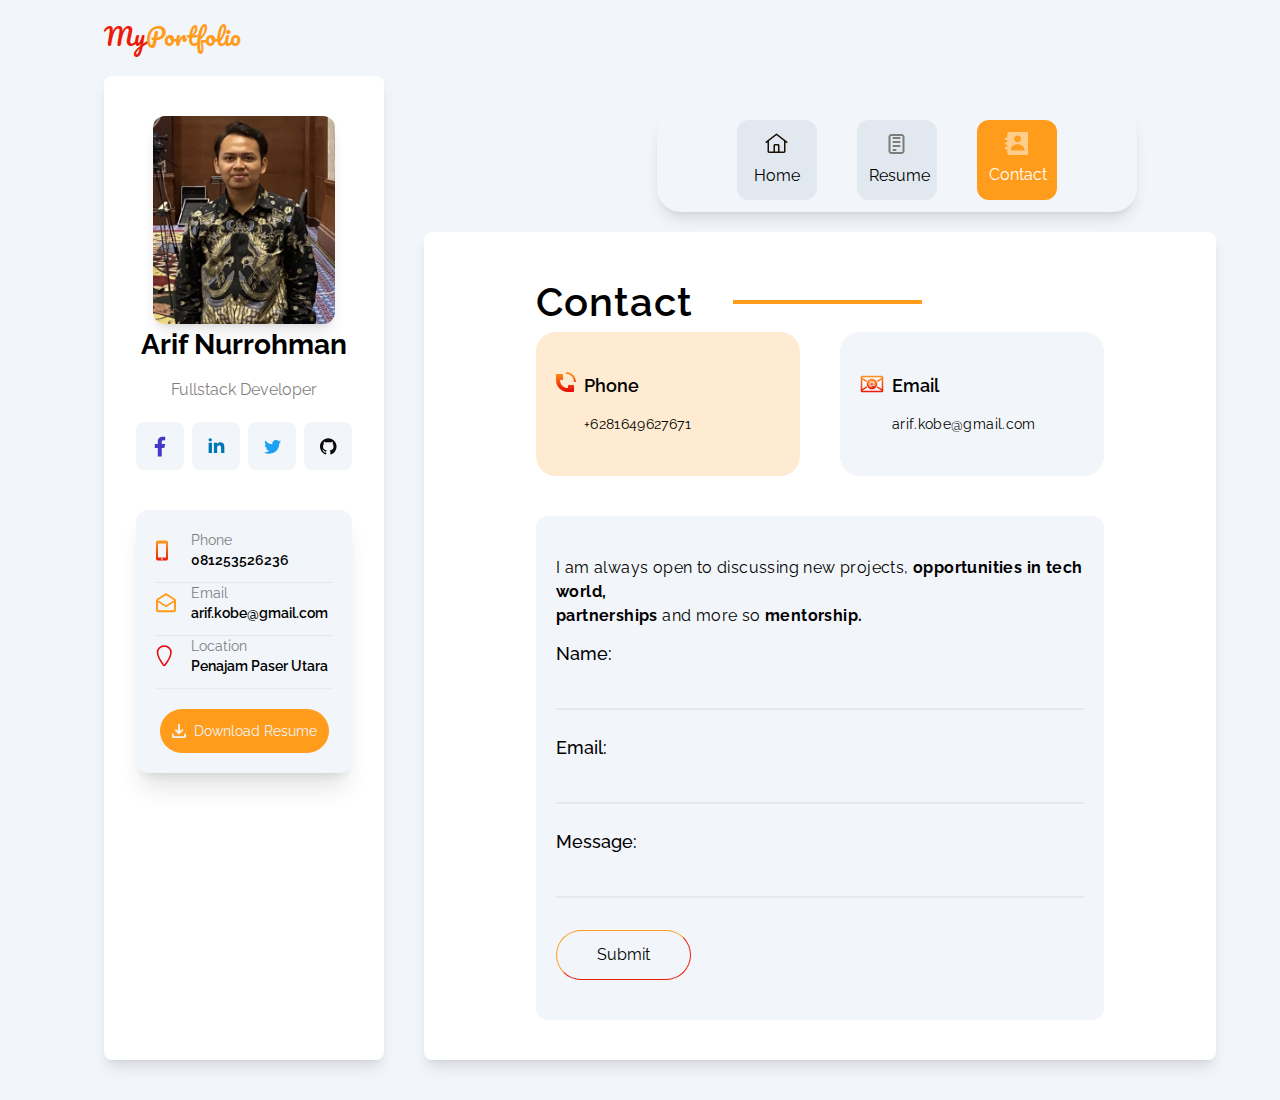
==== commit 6a822218: ""update hover"" ====
--- a/contact.html
+++ b/contact.html
@@ -3,20 +3,20 @@
   <head>
     <meta charset="UTF-8" />
     <meta name="viewport" content="width=device-width, initial-scale=1.0" />
-    <title>Document</title>
-    <link href="/src/output.css" rel="stylesheet" />
+    <title>Arif Nurrohman - Contact</title>
+    <link href="./src/output.css" rel="stylesheet" />
   </head>
   <body>
     <div class="container mx-auto w-[90%] ">
       <header>
-        <div class="flex justify-center lg:justify-start  pt-5 pb-3" >
+        <div class="flex justify-center lg:justify-start  pt-5 lg:pb-3 ms-10" >
           <span class="text-2xl icon text-secondary">My<span class="text-primary">Portfolio</span></span>
         </div>
       </header>
 
       <main>
         <div
-          class="flex lg:flex-row flex-col justify-between lg:space-x-10 mt-3"
+          class="flex lg:flex-row flex-col justify-between lg:space-x-10 lg:mt-3"
         >
         <nav class="flex flex-nowrap justify-center lg:justify-end lg:me-[10%] mb-5 mt-8 lg:hidden">
           <div
@@ -24,18 +24,18 @@
         >
          <a href="index.html">
           <div
-          class="navbar-icon bg-nav"
+          class="navbar-icon bg-nav hover:bg-primary  hover:text-white fill-[#1A1003] hover:fill-background"
         >
           <svg
             xmlns="http://www.w3.org/2000/svg"
             width="25"
             height="24"
             viewBox="0 0 25 24"
-            fill="none"
+            
           >
             <path
               d="M12.959 1.6601C12.8259 1.55635 12.662 1.5 12.4932 1.5C12.3245 1.5 12.1606 1.55635 12.0275 1.6601L1.25 10.0639L2.18225 11.2429L3.5 10.2154V19.4996C3.50079 19.8972 3.65908 20.2783 3.94022 20.5594C4.22135 20.8405 4.60242 20.9988 5 20.9996H20C20.3976 20.9988 20.7787 20.8405 21.0598 20.5594C21.3409 20.2783 21.4992 19.8972 21.5 19.4996V10.2221L22.8177 11.2496L23.75 10.0706L12.959 1.6601ZM14 19.4996H11V13.4996H14V19.4996ZM15.5 19.4996V13.4996C15.4996 13.1019 15.3414 12.7206 15.0602 12.4394C14.779 12.1582 14.3977 12 14 11.9996H11C10.6023 12 10.221 12.1582 9.93978 12.4394C9.65856 12.7206 9.5004 13.1019 9.5 13.4996V19.4996H5V9.0461L12.5 3.2036L20 9.0536V19.4996H15.5Z"
-              fill="#1A1003"
+             
               fill-opacity="1"
             />
           </svg>
@@ -43,9 +43,9 @@
         </div>
          </a>
          <a href="resume.html">
-          <div class="navbar-icon bg-nav ">
-            <svg width="25" height="24" viewBox="0 0 25 24" fill="none" xmlns="http://www.w3.org/2000/svg">
-              <path d="M7.5 2H17.5C18.2956 2 19.0587 2.31607 19.6213 2.87868C20.1839 3.44129 20.5 4.20435 20.5 5V19C20.5 19.7956 20.1839 20.5587 19.6213 21.1213C19.0587 21.6839 18.2956 22 17.5 22H7.5C6.70435 22 5.94129 21.6839 5.37868 21.1213C4.81607 20.5587 4.5 19.7956 4.5 19V5C4.5 4.20435 4.81607 3.44129 5.37868 2.87868C5.94129 2.31607 6.70435 2 7.5 2ZM7.5 4C7.23478 4 6.98043 4.10536 6.79289 4.29289C6.60536 4.48043 6.5 4.73478 6.5 5V19C6.5 19.2652 6.60536 19.5196 6.79289 19.7071C6.98043 19.8946 7.23478 20 7.5 20H17.5C17.7652 20 18.0196 19.8946 18.2071 19.7071C18.3946 19.5196 18.5 19.2652 18.5 19V5C18.5 4.73478 18.3946 4.48043 18.2071 4.29289C18.0196 4.10536 17.7652 4 17.5 4H7.5ZM9.5 5H15.5C15.7652 5 16.0196 5.10536 16.2071 5.29289C16.3946 5.48043 16.5 5.73478 16.5 6C16.5 6.26522 16.3946 6.51957 16.2071 6.70711C16.0196 6.89464 15.7652 7 15.5 7H9.5C9.23478 7 8.98043 6.89464 8.79289 6.70711C8.60536 6.51957 8.5 6.26522 8.5 6C8.5 5.73478 8.60536 5.48043 8.79289 5.29289C8.98043 5.10536 9.23478 5 9.5 5ZM9.5 17H11.5C11.7652 17 12.0196 17.1054 12.2071 17.2929C12.3946 17.4804 12.5 17.7348 12.5 18C12.5 18.2652 12.3946 18.5196 12.2071 18.7071C12.0196 18.8946 11.7652 19 11.5 19H9.5C9.23478 19 8.98043 18.8946 8.79289 18.7071C8.60536 18.5196 8.5 18.2652 8.5 18C8.5 17.7348 8.60536 17.4804 8.79289 17.2929C8.98043 17.1054 9.23478 17 9.5 17ZM9.5 13H15.5C15.7652 13 16.0196 13.1054 16.2071 13.2929C16.3946 13.4804 16.5 13.7348 16.5 14C16.5 14.2652 16.3946 14.5196 16.2071 14.7071C16.0196 14.8946 15.7652 15 15.5 15H9.5C9.23478 15 8.98043 14.8946 8.79289 14.7071C8.60536 14.5196 8.5 14.2652 8.5 14C8.5 13.7348 8.60536 13.4804 8.79289 13.2929C8.98043 13.1054 9.23478 13 9.5 13ZM9.5 9H15.5C15.7652 9 16.0196 9.10536 16.2071 9.29289C16.3946 9.48043 16.5 9.73478 16.5 10C16.5 10.2652 16.3946 10.5196 16.2071 10.7071C16.0196 10.8946 15.7652 11 15.5 11H9.5C9.23478 11 8.98043 10.8946 8.79289 10.7071C8.60536 10.5196 8.5 10.2652 8.5 10C8.5 9.73478 8.60536 9.48043 8.79289 9.29289C8.98043 9.10536 9.23478 9 9.5 9Z" fill="#1A1003" fill-opacity="0.5"/>
+          <div class="navbar-icon bg-nav hover:bg-primary  hover:text-white fill-[#1A1003] hover:fill-background">
+            <svg width="25" height="24" viewBox="0 0 25 24"  xmlns="http://www.w3.org/2000/svg">
+              <path d="M7.5 2H17.5C18.2956 2 19.0587 2.31607 19.6213 2.87868C20.1839 3.44129 20.5 4.20435 20.5 5V19C20.5 19.7956 20.1839 20.5587 19.6213 21.1213C19.0587 21.6839 18.2956 22 17.5 22H7.5C6.70435 22 5.94129 21.6839 5.37868 21.1213C4.81607 20.5587 4.5 19.7956 4.5 19V5C4.5 4.20435 4.81607 3.44129 5.37868 2.87868C5.94129 2.31607 6.70435 2 7.5 2ZM7.5 4C7.23478 4 6.98043 4.10536 6.79289 4.29289C6.60536 4.48043 6.5 4.73478 6.5 5V19C6.5 19.2652 6.60536 19.5196 6.79289 19.7071C6.98043 19.8946 7.23478 20 7.5 20H17.5C17.7652 20 18.0196 19.8946 18.2071 19.7071C18.3946 19.5196 18.5 19.2652 18.5 19V5C18.5 4.73478 18.3946 4.48043 18.2071 4.29289C18.0196 4.10536 17.7652 4 17.5 4H7.5ZM9.5 5H15.5C15.7652 5 16.0196 5.10536 16.2071 5.29289C16.3946 5.48043 16.5 5.73478 16.5 6C16.5 6.26522 16.3946 6.51957 16.2071 6.70711C16.0196 6.89464 15.7652 7 15.5 7H9.5C9.23478 7 8.98043 6.89464 8.79289 6.70711C8.60536 6.51957 8.5 6.26522 8.5 6C8.5 5.73478 8.60536 5.48043 8.79289 5.29289C8.98043 5.10536 9.23478 5 9.5 5ZM9.5 17H11.5C11.7652 17 12.0196 17.1054 12.2071 17.2929C12.3946 17.4804 12.5 17.7348 12.5 18C12.5 18.2652 12.3946 18.5196 12.2071 18.7071C12.0196 18.8946 11.7652 19 11.5 19H9.5C9.23478 19 8.98043 18.8946 8.79289 18.7071C8.60536 18.5196 8.5 18.2652 8.5 18C8.5 17.7348 8.60536 17.4804 8.79289 17.2929C8.98043 17.1054 9.23478 17 9.5 17ZM9.5 13H15.5C15.7652 13 16.0196 13.1054 16.2071 13.2929C16.3946 13.4804 16.5 13.7348 16.5 14C16.5 14.2652 16.3946 14.5196 16.2071 14.7071C16.0196 14.8946 15.7652 15 15.5 15H9.5C9.23478 15 8.98043 14.8946 8.79289 14.7071C8.60536 14.5196 8.5 14.2652 8.5 14C8.5 13.7348 8.60536 13.4804 8.79289 13.2929C8.98043 13.1054 9.23478 13 9.5 13ZM9.5 9H15.5C15.7652 9 16.0196 9.10536 16.2071 9.29289C16.3946 9.48043 16.5 9.73478 16.5 10C16.5 10.2652 16.3946 10.5196 16.2071 10.7071C16.0196 10.8946 15.7652 11 15.5 11H9.5C9.23478 11 8.98043 10.8946 8.79289 10.7071C8.60536 10.5196 8.5 10.2652 8.5 10C8.5 9.73478 8.60536 9.48043 8.79289 9.29289C8.98043 9.10536 9.23478 9 9.5 9Z" fill-opacity="0.5"/>
               </svg>
               
             <p>Resume</p>
@@ -61,179 +61,185 @@
          </a>
         </div>
         </nav>
-          <section class="lg:basis-1/4">
-            <div
-              class="card-start"
-            >
-              <div class="card-img">
-                <img
-                  src="./src/assets/foto-profile.jpg"
-                  class="img-costum"
-                  alt=""
-                />
-              </div>
-              <div class="text-center">
-                <h3 class="text-[28px] font-bold">Arif Nurrohman</h3>
-                <p class="text-base mt-3 opacity-50">Fullstack Developer</p>
-              </div>
-              <div class="social-media">
-                <div
-                  class="w-12 h-12 bg-background rounded-lg flex justify-center items-center"
-                >
+        <section class="lg:basis-1/4">
+          <div
+            class="card-start"
+          >
+            <div class="card-img">
+              <img
+                src="./src/assets/foto-profile.jpg"
+                class="img-costum"
+                alt=""
+              />
+            </div>
+            <div class="text-center">
+              <h3 class="text-[28px] font-bold">Arif Nurrohman</h3>
+              <p class="text-base mt-3 opacity-50">Fullstack Developer</p>
+            </div>
+            <div class="social-media">
+              <a href="" class="hover:animate-bounce">
+                <div
+                class="w-12 h-12 bg-background rounded-lg flex justify-center items-center hover:bg-indigo-700 fill-indigo-700 hover:fill-background-card"
+              >
+                <svg
+                  width="12"
+                  height="21"
+                  viewBox="0 0 12 21"
+               
+                  xmlns="http://www.w3.org/2000/svg"
+                >
+                  <path
+                    d="M7.75027 12.0825H10.2308L11.2231 8.11357H7.75027V6.12912C7.75027 5.10712 7.75027 4.14467 9.73472 4.14467H11.2231V0.810787C10.8996 0.768121 9.67816 0.671875 8.38827 0.671875C5.69438 0.671875 3.78137 2.31599 3.78137 5.33534V8.11357H0.804688V12.0825H3.78137V20.5164H7.75027V12.0825Z"
+                   
+                  />
+                </svg>
+              </div>
+              </a>
+              <a href="" class="hover:animate-bounce">
+                <div
+                class="w-12 h-12 bg-background rounded-lg flex justify-center items-center fill-[#0077B5] hover:fill-background hover:bg-[#0077B5]"
+              >
+                <svg
+                  xmlns="http://www.w3.org/2000/svg"
+                  width="17"
+                  height="16"
+                  viewBox="0 0 17 16"
+                  
+                >
+                  <path
+                    d="M3.88945 1.80688C3.88923 2.24547 3.71479 2.66601 3.40451 2.97599C3.09422 3.28596 2.67351 3.45998 2.23491 3.45976C1.79632 3.45954 1.37578 3.2851 1.06581 2.97482C0.755831 2.66453 0.581812 2.24382 0.582031 1.80523C0.582251 1.36664 0.756691 0.946095 1.06698 0.63612C1.37726 0.326144 1.79798 0.152125 2.23657 0.152344C2.67516 0.152563 3.0957 0.327003 3.40568 0.637289C3.71565 0.947575 3.88967 1.36829 3.88945 1.80688ZM3.93906 4.68434H0.631643V15.0366H3.93906V4.68434ZM9.16479 4.68434H5.8739V15.0366H9.13171V9.60412C9.13171 6.57783 13.0758 6.2967 13.0758 9.60412V15.0366H16.3419V8.4796C16.3419 3.3779 10.5043 3.56808 9.13171 6.07345L9.16479 4.68434Z"
+                    
+                  />
+                </svg>
+              </div>
+              </a>
+              <a href="" class="hover:animate-bounce   ">
+                <div
+                class="w-12 h-12 bg-background rounded-lg flex justify-center items-center fill-[#1DA1F2] hover:fill-background hover:bg-[#1DA1F2]"
+              >
+                <svg
+                  xmlns="http://www.w3.org/2000/svg"
+                  width="17"
+                  height="15"
+                  viewBox="0 0 17 15"
+             
+                >
+                  <path
+                    d="M16.9874 2.60531C16.3564 2.88446 15.6873 3.06783 15.0021 3.14938C15.724 2.71705 16.2642 2.03705 16.5219 1.23604C15.8439 1.63954 15.1005 1.92233 14.3266 2.0753C13.8062 1.51848 13.1164 1.14919 12.3644 1.02485C11.6125 0.900507 10.8405 1.02808 10.1686 1.38773C9.49661 1.74738 8.96229 2.31896 8.64869 3.01361C8.33508 3.70825 8.25976 4.48705 8.43444 5.22892C7.05932 5.16012 5.71406 4.80287 4.48599 4.18036C3.25792 3.55785 2.17451 2.684 1.30612 1.61557C0.998769 2.14347 0.837256 2.74358 0.83812 3.35444C0.83812 4.55338 1.44917 5.61258 2.37607 6.23272C1.82705 6.21541 1.29012 6.06714 0.810007 5.80028V5.84245C0.809982 6.64108 1.0862 7.41515 1.59182 8.03334C2.09744 8.65154 2.80133 9.07582 3.5841 9.23421C3.07447 9.37247 2.54003 9.39283 2.02135 9.29374C2.24206 9.98118 2.67226 10.5824 3.25171 11.0131C3.83115 11.4438 4.53082 11.6825 5.2527 11.6958C4.53528 12.2592 3.71383 12.6757 2.83531 12.9215C1.9568 13.1672 1.03846 13.2373 0.132812 13.1279C1.71353 14.1444 3.5536 14.6841 5.43295 14.6824C11.7948 14.6824 15.2725 9.41281 15.2725 4.84278C15.2725 4.69395 15.2692 4.54346 15.2626 4.39545C15.9393 3.90625 16.5234 3.29951 16.9874 2.60531Z"
+                 
+                  />
+                </svg>
+              </div>
+              </a>
+              <a href="" class="hover:animate-bounce">
+                <div
+                class="w-12 h-12 bg-background rounded-lg flex justify-center items-center   fill-[#0B0909] hover:fill-background hover:bg-[#0B0909]"
+              >
+                <svg
+                  xmlns="http://www.w3.org/2000/svg"
+                  width="17"
+                  height="17"
+                  viewBox="0 0 17 17"
+                >
+                  <path
+                    d="M8.27246 0.326172C3.70408 0.326172 0.00390761 4.02635 0.00390761 8.59472C0.00291203 10.3304 0.548473 12.0224 1.5632 13.4305C2.57793 14.8387 4.01029 15.8916 5.65711 16.4399C6.07054 16.5119 6.22599 16.2638 6.22599 16.0463C6.22599 15.8504 6.21524 15.1996 6.21524 14.5067C4.13818 14.8896 3.60073 14.0007 3.43536 13.5352C3.34192 13.297 2.93924 12.5636 2.58783 12.3668C2.29843 12.2122 1.885 11.8294 2.57708 11.8195C3.22864 11.8087 3.69333 12.4189 3.84878 12.667C4.59295 13.9172 5.78114 13.5658 6.25658 13.3491C6.32935 12.8117 6.54598 12.4503 6.78412 12.2436C4.94437 12.0369 3.02193 11.3233 3.02193 8.16062C3.02193 7.261 3.34192 6.51766 3.86945 5.93804C3.78677 5.73132 3.49737 4.8838 3.95214 3.74687C3.95214 3.74687 4.64422 3.53023 6.22599 4.59522C6.8991 4.4084 7.59457 4.31438 8.29313 4.31575C8.99596 4.31575 9.69878 4.40835 10.3603 4.5944C11.942 3.51949 12.6341 3.7477 12.6341 3.7477C13.0889 4.88462 12.7995 5.73215 12.7168 5.93886C13.2435 6.51766 13.5643 7.25108 13.5643 8.16062C13.5643 11.3341 11.632 12.0369 9.79139 12.2436C10.0915 12.5016 10.3503 12.9977 10.3503 13.7733C10.3503 14.8788 10.3396 15.7677 10.3396 16.0472C10.3396 16.2638 10.495 16.5218 10.9085 16.4391C12.5496 15.8848 13.9757 14.8298 14.9859 13.4227C15.9962 12.0155 16.5398 10.327 16.5402 8.59472C16.5402 4.02635 12.84 0.326172 8.27163 0.326172H8.27246Z"
+                  />
+                </svg>
+              </div>
+              </a>
+            </div>
+            <div class="contact">
+              <div class="contact-item">
+                <div class="w-1/5 ">
                   <svg
+                    xmlns="http://www.w3.org/2000/svg"
                     width="12"
                     height="21"
                     viewBox="0 0 12 21"
                     fill="none"
-                    xmlns="http://www.w3.org/2000/svg"
                   >
                     <path
-                      d="M7.75027 12.0825H10.2308L11.2231 8.11357H7.75027V6.12912C7.75027 5.10712 7.75027 4.14467 9.73472 4.14467H11.2231V0.810787C10.8996 0.768121 9.67816 0.671875 8.38827 0.671875C5.69438 0.671875 3.78137 2.31599 3.78137 5.33534V8.11357H0.804688V12.0825H3.78137V20.5164H7.75027V12.0825Z"
-                      fill="#1877F2"
+                      d="M10 0.5H2C1.46957 0.5 0.960859 0.710714 0.585786 1.08579C0.210714 1.46086 0 1.96957 0 2.5V18.5C0 19.0304 0.210714 19.5391 0.585786 19.9142C0.960859 20.2893 1.46957 20.5 2 20.5H10C10.5304 20.5 11.0391 20.2893 11.4142 19.9142C11.7893 19.5391 12 19.0304 12 18.5V2.5C12 1.96957 11.7893 1.46086 11.4142 1.08579C11.0391 0.710714 10.5304 0.5 10 0.5ZM7 19.5H5V18.5H7V19.5ZM10 17.5H2V3.5H10V17.5Z"
+                      fill="url(#paint0_linear_27_10)"
                     />
+                    <defs>
+                      <linearGradient
+                        id="paint0_linear_27_10"
+                        x1="6"
+                        y1="0.5"
+                        x2="6"
+                        y2="20.5"
+                        gradientUnits="userSpaceOnUse"
+                      >
+                        <stop stop-color="#FF9A1A" />
+                        <stop offset="1" stop-color="#EC1C09" />
+                      </linearGradient>
+                    </defs>
                   </svg>
                 </div>
-                <div
-                  class="w-12 h-12 bg-background rounded-lg flex justify-center items-center"
-                >
+                <div class="w-4/5">
+                  <p class="opacity-50">Phone</p>
+                  <p class="font-semibold">081253526236</p>
+                </div>
+              </div>
+              <hr />
+              <div class="contact-item">
+                <div class="w-1/5">
                   <svg
                     xmlns="http://www.w3.org/2000/svg"
-                    width="17"
-                    height="16"
-                    viewBox="0 0 17 16"
+                    width="20"
+                    height="20"
+                    viewBox="0 0 20 20"
                     fill="none"
                   >
                     <path
-                      d="M3.88945 1.80688C3.88923 2.24547 3.71479 2.66601 3.40451 2.97599C3.09422 3.28596 2.67351 3.45998 2.23491 3.45976C1.79632 3.45954 1.37578 3.2851 1.06581 2.97482C0.755831 2.66453 0.581812 2.24382 0.582031 1.80523C0.582251 1.36664 0.756691 0.946095 1.06698 0.63612C1.37726 0.326144 1.79798 0.152125 2.23657 0.152344C2.67516 0.152563 3.0957 0.327003 3.40568 0.637289C3.71565 0.947575 3.88967 1.36829 3.88945 1.80688ZM3.93906 4.68434H0.631643V15.0366H3.93906V4.68434ZM9.16479 4.68434H5.8739V15.0366H9.13171V9.60412C9.13171 6.57783 13.0758 6.2967 13.0758 9.60412V15.0366H16.3419V8.4796C16.3419 3.3779 10.5043 3.56808 9.13171 6.07345L9.16479 4.68434Z"
-                      fill="#0077B5"
+                      d="M0.969999 5.65L10 0L19.03 5.65C19.61 6 20 6.63 20 7.36V17.36C20 18.46 19.1 19.36 18 19.36H2C0.9 19.36 0 18.46 0 17.36V7.36C0 6.63 0.389999 6 0.969999 5.65ZM2 17.36H18V9.36L10 14.36L2 9.36V17.36ZM10 12.36L18 7.36L10 2.36L2 7.36L10 12.36Z"
+                      fill="#FF9C1B"
                     />
                   </svg>
                 </div>
-                <div
-                  class="w-12 h-12 bg-background rounded-lg flex justify-center items-center"
-                >
+                <div class="w-4/5">
+                  <p class="opacity-50">Email</p>
+                  <p class="font-semibold">arif.kobe@gmail.com</p>
+                </div>
+              </div>
+              <hr />
+              <div class="contact-item">
+                <div class="w-1/5">
                   <svg
                     xmlns="http://www.w3.org/2000/svg"
-                    width="17"
-                    height="15"
-                    viewBox="0 0 17 15"
+                    width="16"
+                    height="22"
+                    viewBox="0 0 16 22"
                     fill="none"
                   >
                     <path
-                      d="M16.9874 2.60531C16.3564 2.88446 15.6873 3.06783 15.0021 3.14938C15.724 2.71705 16.2642 2.03705 16.5219 1.23604C15.8439 1.63954 15.1005 1.92233 14.3266 2.0753C13.8062 1.51848 13.1164 1.14919 12.3644 1.02485C11.6125 0.900507 10.8405 1.02808 10.1686 1.38773C9.49661 1.74738 8.96229 2.31896 8.64869 3.01361C8.33508 3.70825 8.25976 4.48705 8.43444 5.22892C7.05932 5.16012 5.71406 4.80287 4.48599 4.18036C3.25792 3.55785 2.17451 2.684 1.30612 1.61557C0.998769 2.14347 0.837256 2.74358 0.83812 3.35444C0.83812 4.55338 1.44917 5.61258 2.37607 6.23272C1.82705 6.21541 1.29012 6.06714 0.810007 5.80028V5.84245C0.809982 6.64108 1.0862 7.41515 1.59182 8.03334C2.09744 8.65154 2.80133 9.07582 3.5841 9.23421C3.07447 9.37247 2.54003 9.39283 2.02135 9.29374C2.24206 9.98118 2.67226 10.5824 3.25171 11.0131C3.83115 11.4438 4.53082 11.6825 5.2527 11.6958C4.53528 12.2592 3.71383 12.6757 2.83531 12.9215C1.9568 13.1672 1.03846 13.2373 0.132812 13.1279C1.71353 14.1444 3.5536 14.6841 5.43295 14.6824C11.7948 14.6824 15.2725 9.41281 15.2725 4.84278C15.2725 4.69395 15.2692 4.54346 15.2626 4.39545C15.9393 3.90625 16.5234 3.29951 16.9874 2.60531Z"
-                      fill="#1DA1F2"
+                      d="M8.25 1C11.9766 1 15 3.87766 15 7.42188C15 11.5 10.5 17.9627 8.84766 20.1948C8.77907 20.2891 8.68917 20.3657 8.58531 20.4186C8.48144 20.4715 8.36655 20.499 8.25 20.499C8.13345 20.499 8.01856 20.4715 7.91469 20.4186C7.81083 20.3657 7.72093 20.2891 7.65234 20.1948C6 17.9636 1.5 11.5033 1.5 7.42188C1.5 3.87766 4.52344 1 8.25 1Z"
+                      stroke="#E80505"
+                      stroke-width="1.5"
+                      stroke-linecap="round"
+                      stroke-linejoin="round"
                     />
                   </svg>
                 </div>
-                <div
-                  class="w-12 h-12 bg-background rounded-lg flex justify-center items-center"
-                >
-                  <svg
-                    xmlns="http://www.w3.org/2000/svg"
-                    width="17"
-                    height="17"
-                    viewBox="0 0 17 17"
-                    fill="none"
-                  >
-                    <path
-                      d="M8.27246 0.326172C3.70408 0.326172 0.00390761 4.02635 0.00390761 8.59472C0.00291203 10.3304 0.548473 12.0224 1.5632 13.4305C2.57793 14.8387 4.01029 15.8916 5.65711 16.4399C6.07054 16.5119 6.22599 16.2638 6.22599 16.0463C6.22599 15.8504 6.21524 15.1996 6.21524 14.5067C4.13818 14.8896 3.60073 14.0007 3.43536 13.5352C3.34192 13.297 2.93924 12.5636 2.58783 12.3668C2.29843 12.2122 1.885 11.8294 2.57708 11.8195C3.22864 11.8087 3.69333 12.4189 3.84878 12.667C4.59295 13.9172 5.78114 13.5658 6.25658 13.3491C6.32935 12.8117 6.54598 12.4503 6.78412 12.2436C4.94437 12.0369 3.02193 11.3233 3.02193 8.16062C3.02193 7.261 3.34192 6.51766 3.86945 5.93804C3.78677 5.73132 3.49737 4.8838 3.95214 3.74687C3.95214 3.74687 4.64422 3.53023 6.22599 4.59522C6.8991 4.4084 7.59457 4.31438 8.29313 4.31575C8.99596 4.31575 9.69878 4.40835 10.3603 4.5944C11.942 3.51949 12.6341 3.7477 12.6341 3.7477C13.0889 4.88462 12.7995 5.73215 12.7168 5.93886C13.2435 6.51766 13.5643 7.25108 13.5643 8.16062C13.5643 11.3341 11.632 12.0369 9.79139 12.2436C10.0915 12.5016 10.3503 12.9977 10.3503 13.7733C10.3503 14.8788 10.3396 15.7677 10.3396 16.0472C10.3396 16.2638 10.495 16.5218 10.9085 16.4391C12.5496 15.8848 13.9757 14.8298 14.9859 13.4227C15.9962 12.0155 16.5398 10.327 16.5402 8.59472C16.5402 4.02635 12.84 0.326172 8.27163 0.326172H8.27246Z"
-                      fill="#0B0909"
-                    />
-                  </svg>
-                </div>
-              </div>
-              <div class="contact">
-                <div class="contact-item">
-                  <div class="w-1/5">
-                    <svg
-                      xmlns="http://www.w3.org/2000/svg"
-                      width="12"
-                      height="21"
-                      viewBox="0 0 12 21"
-                      fill="none"
-                    >
-                      <path
-                        d="M10 0.5H2C1.46957 0.5 0.960859 0.710714 0.585786 1.08579C0.210714 1.46086 0 1.96957 0 2.5V18.5C0 19.0304 0.210714 19.5391 0.585786 19.9142C0.960859 20.2893 1.46957 20.5 2 20.5H10C10.5304 20.5 11.0391 20.2893 11.4142 19.9142C11.7893 19.5391 12 19.0304 12 18.5V2.5C12 1.96957 11.7893 1.46086 11.4142 1.08579C11.0391 0.710714 10.5304 0.5 10 0.5ZM7 19.5H5V18.5H7V19.5ZM10 17.5H2V3.5H10V17.5Z"
-                        fill="url(#paint0_linear_27_10)"
-                      />
-                      <defs>
-                        <linearGradient
-                          id="paint0_linear_27_10"
-                          x1="6"
-                          y1="0.5"
-                          x2="6"
-                          y2="20.5"
-                          gradientUnits="userSpaceOnUse"
-                        >
-                          <stop stop-color="#FF9A1A" />
-                          <stop offset="1" stop-color="#EC1C09" />
-                        </linearGradient>
-                      </defs>
-                    </svg>
-                  </div>
-                  <div class="w-4/5">
-                    <p class="opacity-50">Phone</p>
-                    <p class="font-semibold">081253526236</p>
-                  </div>
-                </div>
-                <hr />
-                <div class="contact-item">
-                  <div class="w-1/5">
-                    <svg
-                      xmlns="http://www.w3.org/2000/svg"
-                      width="20"
-                      height="20"
-                      viewBox="0 0 20 20"
-                      fill="none"
-                    >
-                      <path
-                        d="M0.969999 5.65L10 0L19.03 5.65C19.61 6 20 6.63 20 7.36V17.36C20 18.46 19.1 19.36 18 19.36H2C0.9 19.36 0 18.46 0 17.36V7.36C0 6.63 0.389999 6 0.969999 5.65ZM2 17.36H18V9.36L10 14.36L2 9.36V17.36ZM10 12.36L18 7.36L10 2.36L2 7.36L10 12.36Z"
-                        fill="#FF9C1B"
-                      />
-                    </svg>
-                  </div>
-                  <div class="w-4/5">
-                    <p class="opacity-50">Email</p>
-                    <p class="font-semibold">arif.kobe@gmail.com</p>
-                  </div>
-                </div>
-                <hr />
-                <div class="contact-item">
-                  <div class="w-1/5">
-                    <svg
-                      xmlns="http://www.w3.org/2000/svg"
-                      width="16"
-                      height="22"
-                      viewBox="0 0 16 22"
-                      fill="none"
-                    >
-                      <path
-                        d="M8.25 1C11.9766 1 15 3.87766 15 7.42188C15 11.5 10.5 17.9627 8.84766 20.1948C8.77907 20.2891 8.68917 20.3657 8.58531 20.4186C8.48144 20.4715 8.36655 20.499 8.25 20.499C8.13345 20.499 8.01856 20.4715 7.91469 20.4186C7.81083 20.3657 7.72093 20.2891 7.65234 20.1948C6 17.9636 1.5 11.5033 1.5 7.42188C1.5 3.87766 4.52344 1 8.25 1Z"
-                        stroke="#E80505"
-                        stroke-width="1.5"
-                        stroke-linecap="round"
-                        stroke-linejoin="round"
-                      />
-                    </svg>
-                  </div>
-                  <div class="w-4/5">
-                    <p class="opacity-50">Location</p>
-                    <p class="font-semibold">Ibu Kota Negara</p>
-                  </div>
-                </div>
-                <hr class="opacity-70" />
+                <div class="w-4/5">
+                  <p class="opacity-50">Location</p>
+                  <p class="font-semibold">Penajam Paser Utara</p>
+                </div>
+              </div>
+              <hr class="opacity-70" />
 
-                <a href="/src/assets/resume.pdf" class="flex justify-center">
-                  <div class="flex flex-nowrap justify-center bg-primary lg:p-3 p-2 rounded-full mt-5 md:w-auto w-auto items-center">
-                    <img src="./src/assets/unduh.png" class="w-3.5 ms-auto h-3.5 me-2" alt="">
-                    <h3 class="text-start me-auto lg:mx-auto text-background text-sm">
-                      Download Resume
-                    </h3>
-                  </div>
-                </a>
-              </div>
-            </div>
-          </section>
+              <a href="http://bit.ly/3QBrEUS" download="resume-arif-nurrohman" class="flex justify-center">
+                <div class="flex flex-nowrap justify-center bg-primary hover:bg-orange-400 lg:p-3 p-2 rounded-full mt-5 md:w-auto w-auto items-center hover:scale-110 hover:transition-all hover:duration-300">
+                  <img src="./src/assets/unduh.png" class="w-3.5 ms-auto h-3.5 me-2" alt="">
+                  <h3 class="text-start me-auto lg:mx-auto text-background text-sm">
+                    Download Resume
+                  </h3>
+                </div>
+              </a>
+            </div>
+          </div>
+        </section>
           <section class="lg:basis-3/4 mt-5 lg:mt-0">
             
               <nav class="navbar">
@@ -242,18 +248,17 @@
                 >
                  <a href="index.html">
                   <div
-                  class="navbar-icon bg-nav"
+                  class="navbar-icon bg-nav hover:bg-primary  hover:text-white fill-[#1A1003] hover:fill-background"
                 >
                   <svg
                     xmlns="http://www.w3.org/2000/svg"
                     width="25"
                     height="24"
                     viewBox="0 0 25 24"
-                    fill="none"
                   >
                     <path
                       d="M12.959 1.6601C12.8259 1.55635 12.662 1.5 12.4932 1.5C12.3245 1.5 12.1606 1.55635 12.0275 1.6601L1.25 10.0639L2.18225 11.2429L3.5 10.2154V19.4996C3.50079 19.8972 3.65908 20.2783 3.94022 20.5594C4.22135 20.8405 4.60242 20.9988 5 20.9996H20C20.3976 20.9988 20.7787 20.8405 21.0598 20.5594C21.3409 20.2783 21.4992 19.8972 21.5 19.4996V10.2221L22.8177 11.2496L23.75 10.0706L12.959 1.6601ZM14 19.4996H11V13.4996H14V19.4996ZM15.5 19.4996V13.4996C15.4996 13.1019 15.3414 12.7206 15.0602 12.4394C14.779 12.1582 14.3977 12 14 11.9996H11C10.6023 12 10.221 12.1582 9.93978 12.4394C9.65856 12.7206 9.5004 13.1019 9.5 13.4996V19.4996H5V9.0461L12.5 3.2036L20 9.0536V19.4996H15.5Z"
-                      fill="#1A1003"
+                      
                       fill-opacity="1"
                     />
                   </svg>
@@ -261,9 +266,9 @@
                 </div>
                  </a>
                  <a href="resume.html">
-                  <div class="navbar-icon bg-nav ">
-                    <svg width="25" height="24" viewBox="0 0 25 24" fill="none" xmlns="http://www.w3.org/2000/svg">
-                      <path d="M7.5 2H17.5C18.2956 2 19.0587 2.31607 19.6213 2.87868C20.1839 3.44129 20.5 4.20435 20.5 5V19C20.5 19.7956 20.1839 20.5587 19.6213 21.1213C19.0587 21.6839 18.2956 22 17.5 22H7.5C6.70435 22 5.94129 21.6839 5.37868 21.1213C4.81607 20.5587 4.5 19.7956 4.5 19V5C4.5 4.20435 4.81607 3.44129 5.37868 2.87868C5.94129 2.31607 6.70435 2 7.5 2ZM7.5 4C7.23478 4 6.98043 4.10536 6.79289 4.29289C6.60536 4.48043 6.5 4.73478 6.5 5V19C6.5 19.2652 6.60536 19.5196 6.79289 19.7071C6.98043 19.8946 7.23478 20 7.5 20H17.5C17.7652 20 18.0196 19.8946 18.2071 19.7071C18.3946 19.5196 18.5 19.2652 18.5 19V5C18.5 4.73478 18.3946 4.48043 18.2071 4.29289C18.0196 4.10536 17.7652 4 17.5 4H7.5ZM9.5 5H15.5C15.7652 5 16.0196 5.10536 16.2071 5.29289C16.3946 5.48043 16.5 5.73478 16.5 6C16.5 6.26522 16.3946 6.51957 16.2071 6.70711C16.0196 6.89464 15.7652 7 15.5 7H9.5C9.23478 7 8.98043 6.89464 8.79289 6.70711C8.60536 6.51957 8.5 6.26522 8.5 6C8.5 5.73478 8.60536 5.48043 8.79289 5.29289C8.98043 5.10536 9.23478 5 9.5 5ZM9.5 17H11.5C11.7652 17 12.0196 17.1054 12.2071 17.2929C12.3946 17.4804 12.5 17.7348 12.5 18C12.5 18.2652 12.3946 18.5196 12.2071 18.7071C12.0196 18.8946 11.7652 19 11.5 19H9.5C9.23478 19 8.98043 18.8946 8.79289 18.7071C8.60536 18.5196 8.5 18.2652 8.5 18C8.5 17.7348 8.60536 17.4804 8.79289 17.2929C8.98043 17.1054 9.23478 17 9.5 17ZM9.5 13H15.5C15.7652 13 16.0196 13.1054 16.2071 13.2929C16.3946 13.4804 16.5 13.7348 16.5 14C16.5 14.2652 16.3946 14.5196 16.2071 14.7071C16.0196 14.8946 15.7652 15 15.5 15H9.5C9.23478 15 8.98043 14.8946 8.79289 14.7071C8.60536 14.5196 8.5 14.2652 8.5 14C8.5 13.7348 8.60536 13.4804 8.79289 13.2929C8.98043 13.1054 9.23478 13 9.5 13ZM9.5 9H15.5C15.7652 9 16.0196 9.10536 16.2071 9.29289C16.3946 9.48043 16.5 9.73478 16.5 10C16.5 10.2652 16.3946 10.5196 16.2071 10.7071C16.0196 10.8946 15.7652 11 15.5 11H9.5C9.23478 11 8.98043 10.8946 8.79289 10.7071C8.60536 10.5196 8.5 10.2652 8.5 10C8.5 9.73478 8.60536 9.48043 8.79289 9.29289C8.98043 9.10536 9.23478 9 9.5 9Z" fill="#1A1003" fill-opacity="0.5"/>
+                  <div class="navbar-icon bg-nav hover:bg-primary  hover:text-white fill-[#1A1003] hover:fill-background">
+                    <svg width="25" height="24" viewBox="0 0 25 24"  xmlns="http://www.w3.org/2000/svg">
+                      <path d="M7.5 2H17.5C18.2956 2 19.0587 2.31607 19.6213 2.87868C20.1839 3.44129 20.5 4.20435 20.5 5V19C20.5 19.7956 20.1839 20.5587 19.6213 21.1213C19.0587 21.6839 18.2956 22 17.5 22H7.5C6.70435 22 5.94129 21.6839 5.37868 21.1213C4.81607 20.5587 4.5 19.7956 4.5 19V5C4.5 4.20435 4.81607 3.44129 5.37868 2.87868C5.94129 2.31607 6.70435 2 7.5 2ZM7.5 4C7.23478 4 6.98043 4.10536 6.79289 4.29289C6.60536 4.48043 6.5 4.73478 6.5 5V19C6.5 19.2652 6.60536 19.5196 6.79289 19.7071C6.98043 19.8946 7.23478 20 7.5 20H17.5C17.7652 20 18.0196 19.8946 18.2071 19.7071C18.3946 19.5196 18.5 19.2652 18.5 19V5C18.5 4.73478 18.3946 4.48043 18.2071 4.29289C18.0196 4.10536 17.7652 4 17.5 4H7.5ZM9.5 5H15.5C15.7652 5 16.0196 5.10536 16.2071 5.29289C16.3946 5.48043 16.5 5.73478 16.5 6C16.5 6.26522 16.3946 6.51957 16.2071 6.70711C16.0196 6.89464 15.7652 7 15.5 7H9.5C9.23478 7 8.98043 6.89464 8.79289 6.70711C8.60536 6.51957 8.5 6.26522 8.5 6C8.5 5.73478 8.60536 5.48043 8.79289 5.29289C8.98043 5.10536 9.23478 5 9.5 5ZM9.5 17H11.5C11.7652 17 12.0196 17.1054 12.2071 17.2929C12.3946 17.4804 12.5 17.7348 12.5 18C12.5 18.2652 12.3946 18.5196 12.2071 18.7071C12.0196 18.8946 11.7652 19 11.5 19H9.5C9.23478 19 8.98043 18.8946 8.79289 18.7071C8.60536 18.5196 8.5 18.2652 8.5 18C8.5 17.7348 8.60536 17.4804 8.79289 17.2929C8.98043 17.1054 9.23478 17 9.5 17ZM9.5 13H15.5C15.7652 13 16.0196 13.1054 16.2071 13.2929C16.3946 13.4804 16.5 13.7348 16.5 14C16.5 14.2652 16.3946 14.5196 16.2071 14.7071C16.0196 14.8946 15.7652 15 15.5 15H9.5C9.23478 15 8.98043 14.8946 8.79289 14.7071C8.60536 14.5196 8.5 14.2652 8.5 14C8.5 13.7348 8.60536 13.4804 8.79289 13.2929C8.98043 13.1054 9.23478 13 9.5 13ZM9.5 9H15.5C15.7652 9 16.0196 9.10536 16.2071 9.29289C16.3946 9.48043 16.5 9.73478 16.5 10C16.5 10.2652 16.3946 10.5196 16.2071 10.7071C16.0196 10.8946 15.7652 11 15.5 11H9.5C9.23478 11 8.98043 10.8946 8.79289 10.7071C8.60536 10.5196 8.5 10.2652 8.5 10C8.5 9.73478 8.60536 9.48043 8.79289 9.29289C8.98043 9.10536 9.23478 9 9.5 9Z"  fill-opacity="0.5"/>
                       </svg>
                       
                     <p>Resume</p>
@@ -353,17 +358,17 @@
               <form action="">
                 <div class="py-3">
                   <label for="" class="font-medium text-lg block">Name:</label>
-                  <input type="text" class="border-b-2 bg-transparent w-full p-2">
+                  <input type="text" class="border-b-2 bg-transparent w-full p-2  outline-primary">
                 </div>
                 <div class="py-3">
                   <label for="" class="font-medium text-lg block">Email:</label>
-                  <input type="text" class="border-b-2 bg-transparent w-full p-2">
+                  <input type="text" class="border-b-2 bg-transparent w-full p-2  outline-primary">
                 </div>
                 <div class="py-3">
                   <label for="" class="font-medium text-lg block">Message:</label>
-                  <input type="text" class="border-b-2 bg-transparent w-full p-2">
-                </div>
-                <button class="py-3 px-10 border-2 rounded-full border-t-primary border-b-secondary border-l-primary border-r-secondary mt-5">
+                  <input type="text" class="border-b-2 bg-transparent w-full p-2 outline-primary">
+                </div>
+                <button class="py-3 px-10 border rounded-full border-t-primary border-b-secondary border-l-primary border-r-secondary mt-5 hover:bg-gradient-to-r from-primary to to-secondary">
                   Submit
                 </button>
               </form>
--- a/src/output.css
+++ b/src/output.css
@@ -592,6 +592,10 @@
   margin-bottom: 1rem;
 }
 
+.mb-5{
+  margin-bottom: 1.25rem;
+}
+
 .me-2{
   -webkit-margin-end: 0.5rem;
           margin-inline-end: 0.5rem;
@@ -607,6 +611,11 @@
           margin-inline-end: auto;
 }
 
+.ms-10{
+  -webkit-margin-start: 2.5rem;
+          margin-inline-start: 2.5rem;
+}
+
 .ms-auto{
   -webkit-margin-start: auto;
           margin-inline-start: auto;
@@ -624,10 +633,6 @@
   margin-top: 1.25rem;
 }
 
-.mb-5{
-  margin-bottom: 1.25rem;
-}
-
 .mt-8{
   margin-top: 2rem;
 }
@@ -640,10 +645,6 @@
   display: flex;
 }
 
-.hidden{
-  display: none;
-}
-
 .h-12{
   height: 3rem;
 }
@@ -656,6 +657,11 @@
   height: 0.875rem;
 }
 
+.min-h-min{
+  min-height: -moz-min-content;
+  min-height: min-content;
+}
+
 .w-1\/5{
   width: 20%;
 }
@@ -686,6 +692,11 @@
 
 .w-full{
   width: 100%;
+}
+
+.min-w-min{
+  min-width: -moz-min-content;
+  min-width: min-content;
 }
 
 .basis-auto{
@@ -756,6 +767,10 @@
   border-radius: 0.75rem;
 }
 
+.border{
+  border-width: 1px;
+}
+
 .border-2{
   border-width: 2px;
 }
@@ -813,6 +828,36 @@
   background-color: transparent;
 }
 
+.from-primary{
+  --tw-gradient-from: #FF9C1B var(--tw-gradient-from-position);
+  --tw-gradient-to: rgb(255 156 27 / 0) var(--tw-gradient-to-position);
+  --tw-gradient-stops: var(--tw-gradient-from), var(--tw-gradient-to);
+}
+
+.to-secondary{
+  --tw-gradient-to: #EC1B09 var(--tw-gradient-to-position);
+}
+
+.fill-\[\#0077B5\]{
+  fill: #0077B5;
+}
+
+.fill-\[\#0B0909\]{
+  fill: #0B0909;
+}
+
+.fill-\[\#1A1003\]{
+  fill: #1A1003;
+}
+
+.fill-\[\#1DA1F2\]{
+  fill: #1DA1F2;
+}
+
+.fill-indigo-700{
+  fill: #4338ca;
+}
+
 .p-2{
   padding: 0.5rem;
 }
@@ -860,6 +905,10 @@
   padding-top: 1.25rem;
 }
 
+.text-left{
+  text-align: left;
+}
+
 .text-center{
   text-align: center;
 }
@@ -951,6 +1000,14 @@
 
 .opacity-70{
   opacity: 0.7;
+}
+
+.outline-primary{
+  outline-color: #FF9C1B;
+}
+
+.duration-300{
+  transition-duration: 300ms;
 }
 
 body {
@@ -1139,11 +1196,42 @@
   text-align: center;
 }
 
+.card-content:hover{
+  border-width: 1px;
+  --tw-border-opacity: 1;
+  border-color: rgb(255 156 27 / var(--tw-border-opacity));
+}
+
 @media (min-width: 1024px){
   .card-content{
     padding-left: 1.25rem;
     padding-right: 1.25rem;
   }
+}
+
+.card-content-resume{
+  align-items: center;
+  border-radius: 20px;
+  padding-left: 1rem;
+  padding-right: 1rem;
+  text-align: center;
+}
+
+.card-content-resume:hover{
+  border-width: 1px;
+  --tw-border-opacity: 1;
+  border-color: rgb(255 156 27 / var(--tw-border-opacity));
+}
+
+@media (min-width: 1024px){
+  .card-content-resume{
+    padding-left: 1.25rem;
+    padding-right: 1.25rem;
+  }
+}
+
+.card-content-resume p {
+  text-align: start;
 }
 
 .card-content .title{
@@ -1166,9 +1254,57 @@
   letter-spacing: 0.025em;
 }
 
-.hover\:bg-indigo-800:hover{
-  --tw-bg-opacity: 1;
-  background-color: rgb(55 48 163 / var(--tw-bg-opacity));
+.hover\:scale-110:hover{
+  --tw-scale-x: 1.1;
+  --tw-scale-y: 1.1;
+  transform: translate(var(--tw-translate-x), var(--tw-translate-y)) rotate(var(--tw-rotate)) skewX(var(--tw-skew-x)) skewY(var(--tw-skew-y)) scaleX(var(--tw-scale-x)) scaleY(var(--tw-scale-y));
+}
+
+.hover\:scale-125:hover{
+  --tw-scale-x: 1.25;
+  --tw-scale-y: 1.25;
+  transform: translate(var(--tw-translate-x), var(--tw-translate-y)) rotate(var(--tw-rotate)) skewX(var(--tw-skew-x)) skewY(var(--tw-skew-y)) scaleX(var(--tw-scale-x)) scaleY(var(--tw-scale-y));
+}
+
+@keyframes bounce{
+  0%, 100%{
+    transform: translateY(-25%);
+    animation-timing-function: cubic-bezier(0.8,0,1,1);
+  }
+
+  50%{
+    transform: none;
+    animation-timing-function: cubic-bezier(0,0,0.2,1);
+  }
+}
+
+.hover\:animate-bounce:hover{
+  animation: bounce 1s infinite;
+}
+
+.hover\:bg-\[\#0077B5\]:hover{
+  --tw-bg-opacity: 1;
+  background-color: rgb(0 119 181 / var(--tw-bg-opacity));
+}
+
+.hover\:bg-\[\#0B0909\]:hover{
+  --tw-bg-opacity: 1;
+  background-color: rgb(11 9 9 / var(--tw-bg-opacity));
+}
+
+.hover\:bg-\[\#1DA1F2\]:hover{
+  --tw-bg-opacity: 1;
+  background-color: rgb(29 161 242 / var(--tw-bg-opacity));
+}
+
+.hover\:bg-indigo-700:hover{
+  --tw-bg-opacity: 1;
+  background-color: rgb(67 56 202 / var(--tw-bg-opacity));
+}
+
+.hover\:bg-orange-400:hover{
+  --tw-bg-opacity: 1;
+  background-color: rgb(251 146 60 / var(--tw-bg-opacity));
 }
 
 .hover\:bg-primary:hover{
@@ -1176,17 +1312,35 @@
   background-color: rgb(255 156 27 / var(--tw-bg-opacity));
 }
 
-.hover\:bg-indigo-700:hover{
-  --tw-bg-opacity: 1;
-  background-color: rgb(67 56 202 / var(--tw-bg-opacity));
+.hover\:bg-gradient-to-r:hover{
+  background-image: linear-gradient(to right, var(--tw-gradient-stops));
+}
+
+.hover\:fill-background:hover{
+  fill: #F2F5F9;
 }
 
 .hover\:fill-background-card:hover{
   fill: #FFFFFF;
 }
 
-.hover\:fill-white:hover{
-  fill: #fff;
+.hover\:text-white:hover{
+  --tw-text-opacity: 1;
+  color: rgb(255 255 255 / var(--tw-text-opacity));
+}
+
+.hover\:transition-all:hover{
+  transition-property: all;
+  transition-timing-function: cubic-bezier(0.4, 0, 0.2, 1);
+  transition-duration: 150ms;
+}
+
+.hover\:duration-300:hover{
+  transition-duration: 300ms;
+}
+
+.hover\:ease-out:hover{
+  transition-timing-function: cubic-bezier(0, 0, 0.2, 1);
 }
 
 @media (min-width: 768px){
@@ -1205,13 +1359,17 @@
     margin-right: auto;
   }
 
-  .lg\:mt-0{
-    margin-top: 0px;
-  }
-
   .lg\:me-\[10\%\]{
     -webkit-margin-end: 10%;
             margin-inline-end: 10%;
+  }
+
+  .lg\:mt-0{
+    margin-top: 0px;
+  }
+
+  .lg\:mt-3{
+    margin-top: 0.75rem;
   }
 
   .lg\:hidden{
@@ -1284,6 +1442,10 @@
     padding: 0.75rem;
   }
 
+  .lg\:pb-3{
+    padding-bottom: 0.75rem;
+  }
+
   .lg\:pe-10{
     -webkit-padding-end: 2.5rem;
             padding-inline-end: 2.5rem;
